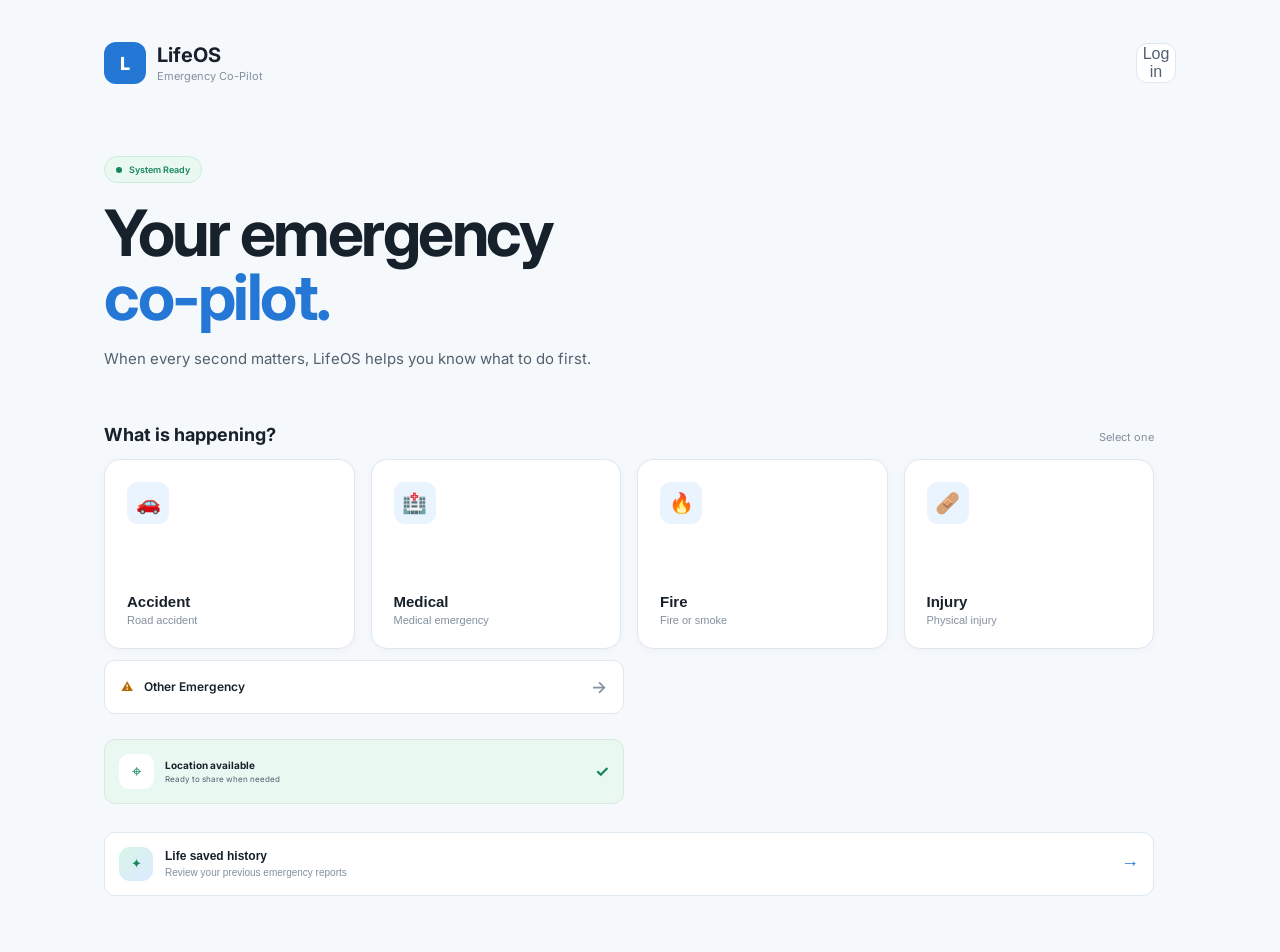
==== index.html @ b5b72b66 "Add files via upload" ====
<!DOCTYPE html>
<html lang="en">
<head>
    <meta charset="UTF-8">
    <meta name="viewport" content="width=device-width, initial-scale=1.0">

    <title>LifeOS — Emergency Co-Pilot</title>

    <!-- Google Font -->
    <link rel="preconnect" href="https://fonts.googleapis.com">
    <link rel="preconnect" href="https://fonts.gstatic.com" crossorigin>
    <link
        href="https://fonts.googleapis.com/css2?family=Inter:wght@400;500;600;700;800&display=swap"
        rel="stylesheet"
    >

    <link rel="stylesheet" href="style.css">
</head>

<body>

    <main class="app">

        <!-- =========================================
             SCREEN 1 — HOME
        ========================================== -->
        <section id="homeScreen" class="screen active">

            <header class="topbar">
                <div class="brand" onclick="goHome()" style="cursor:pointer;" aria-label="Go to dashboard">
                    <div class="brand-icon">L</div>

                    <div>
                        <h1>LifeOS</h1>
                        <span>Emergency Co-Pilot</span>
                    </div>
                </div>

                <div class="topbar-actions">
                    <button id="profileButton" class="icon-button" onclick="openProfile()" aria-label="Medical profile">♥</button>
                    <button id="authActionButton" class="icon-button" onclick="logout()" aria-label="Log out">⇥</button>
                </div>
            </header>


            <div class="home-content">

                <div class="hero">
                    <div class="status-pill" id="systemStatusPill">
                        <span class="status-dot"></span>
                        System Ready
                    </div>

                    <div id="offlineStatus" class="status-pill" style="display:none; margin-top:10px; background:rgba(248,86,86,0.08); color:#fca5a5; border:1px solid rgba(248,86,86,0.25);">
                        <span class="status-dot" style="background:#f87171;"></span>
                        Offline mode
                    </div>

                    <h2>
                        Your emergency<br>
                        <span>co-pilot.</span>
                    </h2>

                    <p>
                        When every second matters,
                        LifeOS helps you know what to do first.
                    </p>
                </div>


                <div class="section-heading">
                    <h3>What is happening?</h3>
                    <span>Select one</span>
                </div>


                <div class="emergency-grid">

                    <button
                        class="emergency-card accident"
                        onclick="selectEmergency('Accident')"
                    >
                        <div class="card-icon">🚗</div>
                        <div>
                            <strong>Accident</strong>
                            <small>Road accident</small>
                        </div>
                    </button>


                    <button
                        class="emergency-card medical"
                        onclick="selectEmergency('Medical Emergency')"
                    >
                        <div class="card-icon">🏥</div>
                        <div>
                            <strong>Medical</strong>
                            <small>Medical emergency</small>
                        </div>
                    </button>


                    <button
                        class="emergency-card fire"
                        onclick="selectEmergency('Fire')"
                    >
                        <div class="card-icon">🔥</div>
                        <div>
                            <strong>Fire</strong>
                            <small>Fire or smoke</small>
                        </div>
                    </button>


                    <button
                        class="emergency-card injury"
                        onclick="selectEmergency('Injury')"
                    >
                        <div class="card-icon">🩹</div>
                        <div>
                            <strong>Injury</strong>
                            <small>Physical injury</small>
                        </div>
                    </button>

                </div>


                <button
                    class="other-emergency"
                    onclick="selectEmergency('Other Emergency')"
                >
                    <span>⚠</span>
                    Other Emergency
                    <span class="arrow">→</span>
                </button>


                <div class="location-status">
                    <div class="location-icon">⌖</div>

                    <div>
                        <strong>Location available</strong>
                        <span>Ready to share when needed</span>
                    </div>

                    <div class="location-check">✓</div>
                </div>

                <button class="history-link" type="button" onclick="openLifeSavedHistory()">
                    <span class="history-link__icon">✦</span>
                    <span>
                        <strong>Life saved history</strong>
                        <small>Review your previous emergency reports</small>
                    </span>
                    <span class="arrow">→</span>
                </button>

            </div>

        </section>

        <section id="historyScreen" class="screen">
            <header class="page-header">
                <button class="back-button" onclick="goHome()">←</button>
                <div>
                    <span class="eyebrow">YOUR RECORD</span>
                    <h2>Life saved history</h2>
                </div>
            </header>

            <div class="history-page-content">
                <div class="history-page-intro">
                    <span class="history-page-icon">✦</span>
                    <div>
                        <h3>Your emergency timeline</h3>
                        <p>Reports saved securely to your LifeOS account.</p>
                    </div>
                </div>

                <div class="section-heading history-page-heading">
                    <h3>Previous reports</h3>
                    <span id="historySummary">Recent</span>
                </div>

                <div id="lifeHistoryList" class="history-list">
                    <div class="history-empty">No saved life events yet.</div>
                </div>
            </div>
        </section>

        <section id="profileScreen" class="screen">
            <header class="page-header">
                <button class="back-button" onclick="goHome()">←</button>
                <div>
                    <span class="eyebrow">YOUR SAFETY FILE</span>
                    <h2>Medical profile</h2>
                </div>
            </header>
            <div class="profile-content">
                <p class="profile-note">This information helps responders understand your needs. Keep it current and do not enter anything you do not want stored.</p>
                <form id="profileForm" onsubmit="saveProfile(event)">
                    <label>Blood type<input name="bloodType" maxlength="20" placeholder="e.g. O+" /></label>
                    <label>Allergies<textarea name="allergies" maxlength="500" placeholder="List allergies or write None"></textarea></label>
                    <label>Medical conditions<textarea name="conditions" maxlength="500" placeholder="Relevant conditions"></textarea></label>
                    <label>Current medications<textarea name="medications" maxlength="500" placeholder="Medication names only"></textarea></label>
                    <label>Emergency contact name<input name="emergencyContactName" maxlength="100" /></label>
                    <label>Emergency contact phone<input name="emergencyContactPhone" maxlength="30" inputmode="tel" /></label>
                    <button class="primary-button" type="submit"><span>Save medical profile</span><span>→</span></button>
                </form>
                <p id="profileStatus" class="profile-status" role="status"></p>
            </div>
        </section>



        <!-- =========================================
             SCREEN 2 — EMERGENCY REPORT
        ========================================== -->
        <section id="reportScreen" class="screen">

            <header class="page-header">

                <button class="back-button" onclick="goHome()">
                    ←
                </button>

                <div>
                    <span class="eyebrow">EMERGENCY REPORT</span>
                    <h2 id="reportTitle">Accident</h2>
                </div>

            </header>


            <div class="report-content">

                <div class="question-block">

                    <span class="step-label">
                        STEP 01
                    </span>

                    <h2>
                        Tell us what<br>
                        <span>happened.</span>
                    </h2>

                    <p>
                        Give LifeOS as much information as you can.
                        Keep it simple.
                    </p>

                </div>


                <div class="input-container">

                    <textarea
                        id="emergencyDescription"
                        placeholder="Example: There has been a bike accident. One person is injured..."
                        maxlength="500"
                    ></textarea>

                    <div class="input-footer">
                        <span id="characterCount">0 / 500</span>

                        <button
                            class="voice-button"
                            onclick="voiceInput()"
                        >
                            🎙 Speak
                        </button>
                    </div>

                </div>


                <div class="or-divider">
                    <span>OR</span>
                </div>


                <button
                    class="photo-upload"
                    onclick="document.getElementById('photoInput').click()"
                >
                    <div class="upload-icon">＋</div>

                    <div>
                        <strong>Add scene photo</strong>
                        <span>Optional — help AI understand the scene</span>
                    </div>

                    <span class="arrow">→</span>
                </button>

                <input
                    type="file"
                    id="photoInput"
                    accept="image/*"
                    hidden
                    onchange="photoSelected()"
                >


                <div class="location-card">

                    <div class="location-big">⌖</div>

                    <div>
                        <span>YOUR LOCATION</span>
                        <strong id="locationStatusText">Location unavailable</strong>
                        <small id="locationCoordinates" style="display:block; margin-top:4px; opacity:0.8;">Tap to detect your current position</small>
                    </div>

                    <button type="button" class="green-dot" onclick="getCurrentLocation(false)" aria-label="Use my current location" style="border:none; cursor:pointer; background: #20c97b; color: white; font-size: 0.9rem; padding: 8px 10px; border-radius: 999px;">Use</button>

                </div>

                <div id="locationMapWrap" style="margin-top: 12px; display:none; border-radius:16px; overflow:hidden; border:1px solid rgba(255,255,255,0.12);">
                    <iframe id="locationMapFrame" title="Current location map" width="100%" height="180" style="border:0; display:none;" loading="lazy" referrerpolicy="no-referrer-when-downgrade"></iframe>
                </div>

                <button
                    class="primary-button"
                    onclick="analyzeEmergency()"
                >
                    <span>Analyze Emergency</span>
                    <span>→</span>
                </button>

            </div>

        </section>



        <!-- =========================================
             SCREEN 3 — AI ANALYSIS
        ========================================== -->
        <section id="analysisScreen" class="screen analysis-screen">

            <button class="flow-back-button" type="button" onclick="cancelAnalysis()" aria-label="Back to emergency report">
                &larr; Back to report
            </button>

            <div class="analysis-center">

                <div class="ai-orb">

                    <div class="orb-ring ring-one"></div>
                    <div class="orb-ring ring-two"></div>

                    <div class="orb-core">
                        AI
                    </div>

                </div>


                <span class="eyebrow">
                    LIFEOS AI
                </span>

                <h2>
                    Understanding<br>
                    the situation.
                </h2>

                <p>
                    LifeOS is assessing the emergency
                    and preparing your next steps.
                </p>


                <div class="analysis-steps">

                    <div class="analysis-step" id="analysisStep1">
                        <span class="step-status">○</span>
                        <span>Understanding situation</span>
                    </div>

                    <div class="analysis-step" id="analysisStep2">
                        <span class="step-status">○</span>
                        <span>Assessing severity</span>
                    </div>

                    <div class="analysis-step" id="analysisStep3">
                        <span class="step-status">○</span>
                        <span>Identifying immediate risks</span>
                    </div>

                    <div class="analysis-step" id="analysisStep4">
                        <span class="step-status">○</span>
                        <span>Preparing action plan</span>
                    </div>

                </div>


                <div class="analyzing-text">
                    <span class="loading-dot"></span>
                    ANALYZING...
                </div>

            </div>

        </section>



        <!-- =========================================
             SCREEN 4 — PRIORITY RESULT
        ========================================== -->
        <section id="priorityScreen" class="screen priority-screen">

            <header class="priority-header">

                <button class="flow-back-button" type="button" onclick="goHome()">
                    &larr; Back to home
                </button>

                <div class="emergency-indicator">
                    <span class="pulse-dot"></span>
                    ACTIVE EMERGENCY
                </div>

                <div class="priority-menu">•••</div>

            </header>


            <div class="priority-content">

                <div class="priority-badge">
                    🚨 HIGH PRIORITY
                </div>


                <span class="priority-type" id="priorityType">
                    ROAD ACCIDENT
                </span>


                <div class="priority-heading">

                    <span>DO THIS</span>

                    <h1>
                        FIRST.
                    </h1>

                </div>


                <div class="main-action-card">

                    <div class="action-number">
                        01
                    </div>

                    <div class="action-content">

                        <span class="action-label">
                            IMMEDIATE ACTION
                        </span>

                        <h2 id="mainAction">
                            Call emergency services
                        </h2>

                        <p id="actionDescription">
                            Get professional emergency assistance
                            as quickly as possible.
                        </p>

                    </div>

                </div>


                <button
                    class="call-button"
                    onclick="callEmergency()"
                >
                    <span class="call-icon">☎</span>

                    <span>
                        <small>EMERGENCY SERVICES</small>
                        CALL NOW
                    </span>

                    <span>→</span>
                </button>


                <div class="next-action">

                    <div class="next-number">
                        02
                    </div>

                    <div>
                        <span>NEXT ACTION</span>

                        <strong id="nextAction">
                            Check whether the person is breathing.
                        </strong>
                    </div>

                    <span class="next-arrow">→</span>

                </div>


                <div class="priority-footer">

                    <div>
                        <span class="footer-dot blue"></span>
                        Location detected
                    </div>

                    <div>
                        <span class="footer-dot green"></span>
                        LifeOS ready
                    </div>

                </div>

            </div>

        </section>

    </main>


    <script src="app.js"></script>

</body>
</html>
---- style.css ----
* {
    margin: 0;
    padding: 0;
    box-sizing: border-box;
}

:root {
    --bg: #f6f9fc;
    --surface: #ffffff;
    --surface-soft: #f1f6fa;

    --border: #dfe8ef;
    --border-light: #e9eff4;

    --text: #17212b;
    --text-secondary: #52616f;
    --muted: #82909d;

    --blue: #2477d4;
    --blue-dark: #165da9;
    --blue-soft: #eaf4ff;

    --red: #d9363e;
    --red-soft: #fff0f1;

    --green: #16865b;
    --green-soft: #eaf8f2;

    --amber: #b76b00;
    --amber-soft: #fff7e8;

    --radius: 16px;
    --radius-small: 11px;
}

html,
body {
    width: 100%;
    min-height: 100%;
}

body {
    font-family: "Inter", sans-serif;
    background: #e9eef3;
    color: var(--text);
}


/* =========================================
   APP
========================================= */

.app {
    width: 100%;
    max-width: 520px;
    min-height: 100vh;
    margin: auto;

    background: var(--bg);

    overflow: hidden;
    position: relative;
}


/* =========================================
   SCREEN SYSTEM
========================================= */

.screen {
    display: none;

    min-height: 100vh;

    padding: 24px;
}

.screen.active {
    display: block;
}

.auth-screen {
    padding: 0;
    background: #101b2d;
    color: #f5f8fc;
}

.auth-shell {
    display: grid;
    grid-template-rows: 0.9fr 1.1fr;
    min-height: 100vh;
    width: 100%;
    overflow: hidden;
}

.auth-visual {
    position: relative;
    display: flex;
    flex-direction: column;
    align-items: flex-start;
    justify-content: flex-end;
    padding: 34px 28px;
    overflow: hidden;
    background: radial-gradient(circle at 85% 10%, #28466e 0, transparent 38%), #101b2d;
}

.auth-visual::after {
    position: absolute;
    top: -90px;
    right: -70px;
    width: 230px;
    height: 230px;
    border: 1px solid rgba(109, 220, 255, 0.22);
    border-radius: 50%;
    box-shadow: 0 0 0 28px rgba(109, 220, 255, 0.04), 0 0 0 56px rgba(109, 220, 255, 0.03);
    content: "";
}

.auth-mark {
    position: absolute;
    top: 28px;
    left: 28px;
    display: grid;
    width: 38px;
    height: 38px;
    place-items: center;
    border: 1px solid rgba(255, 255, 255, 0.25);
    border-radius: 12px;
    color: #6ddcff;
    font-size: 17px;
    font-weight: 800;
}

.auth-kicker,
.auth-form-label {
    color: #6ddcff;
    font-size: 9px;
    font-weight: 800;
    letter-spacing: 0.16em;
}

.auth-visual h1 {
    position: relative;
    z-index: 1;
    margin: 11px 0 12px;
    font-size: 33px;
    line-height: 1.05;
    letter-spacing: -0.04em;
}

.auth-visual h1 em {
    color: #ffbf69;
    font-style: normal;
}

.auth-visual > p {
    position: relative;
    z-index: 1;
    max-width: 340px;
    color: #aabbd0;
    font-size: 12px;
    line-height: 1.55;
}

.auth-trust {
    position: relative;
    z-index: 1;
    margin-top: 10px;
    color: #dce7f2;
    font-size: 10px;
}

.auth-trust span {
    display: inline-grid;
    width: 17px;
    height: 17px;
    margin-right: 5px;
    place-items: center;
    border-radius: 50%;
    background: #1d8e76;
    color: white;
    font-size: 10px;
}

.auth-card {
    width: 100%;
    padding: 32px 28px;
    border-radius: 28px 28px 0 0;
    background: #f8fafc;
    color: var(--text);
}

.auth-form-heading {
    margin-bottom: 26px;
}

.auth-form-heading h2 {
    margin: 9px 0 7px;
    font-size: 27px;
    letter-spacing: -0.03em;
}

.auth-form-heading p {
    color: var(--text-secondary);
    line-height: 1.5;
    font-size: 13px;
}

#authForm {
    display: grid;
    gap: 15px;
    margin-top: 26px;
}

#authForm label {
    display: grid;
    gap: 7px;
    color: var(--text-secondary);
    font-size: 12px;
    font-weight: 600;
}

#authForm input {
    width: 100%;
    padding: 13px 14px;
    border: 1px solid var(--border);
    border-radius: 11px;
    outline: none;
    color: var(--text);
    background: var(--surface-soft);
    font: inherit;
}

#authForm input:focus {
    border-color: var(--blue);
    background: var(--surface);
}

.auth-submit {
    width: 100%;
    margin-top: 6px;
}

.auth-error {
    min-height: 20px;
    margin-top: 14px;
    color: var(--red) !important;
    font-size: 12px !important;
}

.auth-toggle {
    display: block;
    margin: 3px auto 0;
    border: 0;
    background: transparent;
    color: var(--blue-dark);
    cursor: pointer;
    font: inherit;
    font-size: 12px;
}

.profile-content {
    padding-top: 34px;
}

.profile-note {
    margin-bottom: 22px;
    color: var(--text-secondary);
    font-size: 13px;
    line-height: 1.55;
}

#profileForm {
    display: grid;
    gap: 15px;
}

#profileForm label {
    display: grid;
    gap: 7px;
    color: var(--text-secondary);
    font-size: 12px;
    font-weight: 600;
}

#profileForm input,
#profileForm textarea {
    width: 100%;
    min-height: 44px;
    padding: 12px 13px;
    border: 1px solid var(--border);
    border-radius: 11px;
    resize: vertical;
    outline: none;
    background: var(--surface);
    color: var(--text);
    font: inherit;
}

#profileForm textarea {
    min-height: 76px;
}

#profileForm input:focus,
#profileForm textarea:focus {
    border-color: var(--blue);
}

.profile-status {
    min-height: 20px;
    margin-top: 13px;
    color: var(--green);
    font-size: 12px;
}

@media (min-width: 700px) {
    .auth-shell {
        grid-template-columns: 1fr 1fr;
        grid-template-rows: 1fr;
    }

    .auth-visual {
        justify-content: center;
        padding: 48px;
    }

    .auth-mark {
        top: 48px;
        left: 48px;
    }

    .auth-card {
        display: flex;
        flex-direction: column;
        justify-content: center;
        padding: 56px;
        border-radius: 0;
    }
}


/* =========================================
   TOP BAR
========================================= */

.topbar {
    display: flex;
    align-items: center;
    justify-content: space-between;
}

.topbar-actions {
    display: flex;
    gap: 8px;
}

.brand {
    display: flex;
    align-items: center;
    gap: 11px;
}

.brand-icon {
    width: 42px;
    height: 42px;

    display: flex;
    align-items: center;
    justify-content: center;

    background: var(--blue);
    color: white;

    border-radius: 12px;

    font-size: 18px;
    font-weight: 800;
}

.brand h1 {
    font-size: 17px;
    font-weight: 700;
}

.brand span {
    display: block;

    margin-top: 2px;

    color: var(--muted);

    font-size: 9px;
}

.icon-button {
    width: 40px;
    height: 40px;

    border: 1px solid var(--border);
    border-radius: 11px;

    background: var(--surface);

    color: var(--text-secondary);

    cursor: pointer;

    font-size: 16px;
}


/* =========================================
   HOME
========================================= */

.home-content {
    padding-top: 55px;
}

.status-pill {
    display: inline-flex;
    align-items: center;
    gap: 7px;

    padding: 7px 11px;

    border: 1px solid #ccebdd;
    border-radius: 30px;

    background: var(--green-soft);

    color: var(--green);

    font-size: 9px;
    font-weight: 600;
}

.status-dot {
    width: 6px;
    height: 6px;

    border-radius: 50%;

    background: var(--green);
}

.hero {
    margin-bottom: 46px;
}

.hero h2 {
    margin-top: 18px;

    color: var(--text);

    font-size: clamp(40px, 10vw, 55px);
    line-height: 1;

    letter-spacing: -2.5px;
}

.hero h2 span {
    color: var(--blue);
}

.hero p {
    max-width: 390px;

    margin-top: 18px;

    color: var(--text-secondary);

    font-size: 13px;
    line-height: 1.65;
}


/* =========================================
   SECTION HEADING
========================================= */

.section-heading {
    display: flex;
    align-items: baseline;
    justify-content: space-between;

    margin-bottom: 14px;
}

.section-heading h3 {
    font-size: 15px;
}

.section-heading span {
    color: var(--muted);

    font-size: 9px;
}


/* =========================================
   EMERGENCY CARDS
========================================= */

.emergency-grid {
    display: grid;

    grid-template-columns: 1fr 1fr;

    gap: 11px;
}

.emergency-card {
    min-height: 135px;

    display: flex;
    flex-direction: column;
    justify-content: space-between;
    align-items: flex-start;

    padding: 17px;

    border: 1px solid var(--border);
    border-radius: var(--radius);

    background: var(--surface);

    color: var(--text);

    text-align: left;

    cursor: pointer;

    box-shadow: 0 2px 7px rgba(32, 60, 80, 0.04);

    transition:
        border-color 0.2s ease,
        transform 0.2s ease;
}

.emergency-card:hover {
    transform: translateY(-2px);

    border-color: #b8d2e8;
}

.emergency-card:active {
    transform: scale(0.98);
}

.card-icon {
    width: 42px;
    height: 42px;

    display: flex;
    align-items: center;
    justify-content: center;

    border-radius: 11px;

    background: var(--blue-soft);

    font-size: 20px;
}

.emergency-card strong {
    display: block;

    font-size: 13px;
    font-weight: 700;
}

.emergency-card small {
    display: block;

    margin-top: 4px;

    color: var(--muted);

    font-size: 9px;
}


/* =========================================
   HISTORY LIST
========================================= */

.history-block {
    margin-top: 28px;
    padding-top: 16px;

    border-top: 1px solid var(--border);
}

.history-link {
    width: 100%;

    display: flex;
    align-items: center;
    gap: 12px;

    margin-top: 28px;
    padding: 14px;

    border: 1px solid var(--border);
    border-radius: var(--radius-small);

    background: var(--surface);
    color: var(--text);

    text-align: left;
    cursor: pointer;
}

.history-link:hover {
    border-color: #b8d2e8;
}

.history-link__icon,
.history-page-icon {
    display: flex;
    align-items: center;
    justify-content: center;

    flex: 0 0 auto;
    width: 34px;
    height: 34px;

    border-radius: 11px;

    background: linear-gradient(135deg, rgba(32, 201, 123, 0.18), rgba(64, 132, 255, 0.18));
    color: var(--green);
}

.history-link strong,
.history-link small {
    display: block;
}

.history-link strong {
    font-size: 12px;
}

.history-link small {
    margin-top: 4px;
    color: var(--muted);
    font-size: 10px;
}

.history-link .arrow {
    margin-left: auto;
    color: var(--blue);
    font-size: 18px;
}

.history-page-content {
    padding: 4px 22px 32px;
}

.history-page-intro {
    display: flex;
    align-items: center;
    gap: 12px;
    margin: 16px 0 28px;
}

.history-page-icon {
    width: 44px;
    height: 44px;
    font-size: 18px;
}

.history-page-intro h3 {
    font-size: 16px;
}

.history-page-intro p {
    margin-top: 5px;
    color: var(--text-secondary);
    font-size: 11px;
    line-height: 1.5;
}

.history-page-heading {
    margin-bottom: 12px;
}

.history-list {
    display: flex;
    flex-direction: column;
    gap: 10px;

    margin-top: 12px;
}

.history-item {
    display: flex;
    align-items: flex-start;
    gap: 12px;

    padding: 12px 14px;

    border: 1px solid var(--border);
    border-radius: 14px;

    background: rgba(138, 180, 255, 0.04);
}

.history-item__icon {
    display: flex;
    align-items: center;
    justify-content: center;

    width: 30px;
    height: 30px;

    border-radius: 10px;

    background: linear-gradient(135deg, rgba(32, 201, 123, 0.18), rgba(64, 132, 255, 0.18));

    color: var(--green);

    font-size: 14px;
}

.history-item__content {
    flex: 1;
}

.history-item__topline {
    display: flex;
    align-items: center;
    justify-content: space-between;
    gap: 8px;

    margin-bottom: 4px;
}

.history-item__topline strong {
    font-size: 13px;
    font-weight: 700;
}

.history-item__topline span {
    color: var(--green);

    font-size: 9px;
    font-weight: 700;
    letter-spacing: 0.06em;
    text-transform: uppercase;
}

.history-item small {
    display: block;

    color: var(--muted);

    font-size: 10px;
}

.history-item p {
    margin-top: 5px;

    color: var(--text-secondary);

    font-size: 11px;
    line-height: 1.45;
}

.history-empty {
    padding: 16px 12px;

    border: 1px dashed rgba(146, 169, 196, 0.7);
    border-radius: 14px;

    background: rgba(148, 163, 184, 0.05);

    color: var(--muted);

    font-size: 12px;
    text-align: center;
}


/* =========================================
   OTHER EMERGENCY
========================================= */

.other-emergency {
    width: 100%;

    display: flex;
    align-items: center;
    gap: 11px;

    margin-top: 11px;
    padding: 16px;

    border: 1px solid var(--border);
    border-radius: var(--radius-small);

    background: var(--surface);

    color: var(--text);

    font-family: inherit;
    font-size: 12px;
    font-weight: 600;

    cursor: pointer;
}

.other-emergency > span:first-child {
    color: var(--amber);
}

.other-emergency .arrow {
    margin-left: auto;

    color: var(--muted);

    font-size: 17px;
}


/* =========================================
   LOCATION STATUS
========================================= */

.location-status {
    display: flex;
    align-items: center;
    gap: 11px;

    margin-top: 25px;
    padding: 14px;

    border: 1px solid #d9e8e1;
    border-radius: var(--radius-small);

    background: var(--green-soft);
}

.location-icon {
    width: 35px;
    height: 35px;

    display: flex;
    align-items: center;
    justify-content: center;

    border-radius: 10px;

    background: white;

    color: var(--green);

    font-size: 17px;
}

.location-status strong {
    display: block;

    font-size: 10px;
}

.location-status span {
    display: block;

    margin-top: 3px;

    color: var(--text-secondary);

    font-size: 8px;
}

.location-check {
    margin-left: auto;

    color: var(--green);

    font-weight: 700;
}


/* =========================================
   PAGE HEADER
========================================= */

.page-header {
    display: flex;
    align-items: center;
    gap: 13px;
}

.back-button {
    width: 40px;
    height: 40px;

    border: 1px solid var(--border);
    border-radius: 11px;

    background: var(--surface);

    color: var(--text);

    cursor: pointer;

    font-size: 17px;
}

.flow-back-button {
    display: inline-flex;
    align-items: center;
    min-height: 40px;
    padding: 0 13px;

    border: 1px solid var(--border);
    border-radius: 11px;
    background: var(--surface);
    color: var(--text-secondary);

    font-family: inherit;
    font-size: 11px;
    font-weight: 700;
    cursor: pointer;
}

.flow-back-button:hover {
    border-color: #b8d2e8;
    color: var(--blue-dark);
}

.eyebrow {
    display: block;

    color: var(--muted);

    font-size: 8px;
    font-weight: 700;

    letter-spacing: 1.4px;
}

.page-header h2 {
    margin-top: 3px;

    font-size: 16px;
}


/* =========================================
   REPORT
========================================= */

.report-content {
    padding-top: 48px;
}

.step-label {
    color: var(--blue);

    font-size: 8px;
    font-weight: 700;

    letter-spacing: 1.5px;
}

.question-block h2 {
    margin-top: 13px;

    font-size: 36px;
    line-height: 1;

    letter-spacing: -1.5px;
}

.question-block h2 span {
    color: var(--blue);
}

.question-block p {
    max-width: 380px;

    margin-top: 15px;

    color: var(--text-secondary);

    font-size: 11px;
    line-height: 1.6;
}


/* =========================================
   TEXT INPUT
========================================= */

.input-container {
    margin-top: 27px;

    border: 1px solid var(--border);
    border-radius: var(--radius);

    background: var(--surface);

    overflow: hidden;

    box-shadow: 0 2px 8px rgba(32, 60, 80, 0.03);
}

textarea {
    width: 100%;
    min-height: 145px;

    padding: 17px;

    border: none;
    outline: none;

    resize: none;

    background: transparent;

    color: var(--text);

    font-family: inherit;
    font-size: 12px;

    line-height: 1.6;
}

textarea::placeholder {
    color: #a1adb8;
}

.input-footer {
    display: flex;
    align-items: center;
    justify-content: space-between;

    padding: 9px 12px;

    border-top: 1px solid var(--border-light);

    color: var(--muted);

    font-size: 8px;
}

.voice-button {
    padding: 7px 10px;

    border: 1px solid var(--border);
    border-radius: 8px;

    background: var(--surface-soft);

    color: var(--blue);

    cursor: pointer;

    font-family: inherit;
    font-size: 9px;
    font-weight: 600;
}


/* =========================================
   DIVIDER
========================================= */

.or-divider {
    display: flex;
    align-items: center;
    gap: 12px;

    margin: 21px 0;

    color: var(--muted);

    font-size: 8px;
}

.or-divider::before,
.or-divider::after {
    content: "";

    flex: 1;

    height: 1px;

    background: var(--border);
}


/* =========================================
   PHOTO UPLOAD
========================================= */

.photo-upload {
    width: 100%;

    display: flex;
    align-items: center;
    gap: 11px;

    padding: 14px;

    border: 1px dashed #cbd8e2;
    border-radius: var(--radius-small);

    background: var(--surface);

    color: var(--text);

    text-align: left;

    cursor: pointer;
}

.upload-icon {
    width: 37px;
    height: 37px;

    display: flex;
    align-items: center;
    justify-content: center;

    border-radius: 10px;

    background: var(--blue-soft);

    color: var(--blue);

    font-size: 18px;
}

.photo-upload strong {
    display: block;

    font-size: 10px;
}

.photo-upload span {
    display: block;

    margin-top: 3px;

    color: var(--muted);

    font-size: 8px;
}

.photo-upload .arrow {
    margin-left: auto;

    color: var(--muted);

    font-size: 16px;
}


/* =========================================
   LOCATION CARD
========================================= */

.location-card {
    display: flex;
    align-items: center;
    gap: 11px;

    margin-top: 13px;
    padding: 13px;

    border: 1px solid #d9e8e1;
    border-radius: var(--radius-small);

    background: var(--green-soft);
}

.location-big {
    width: 37px;
    height: 37px;

    display: flex;
    align-items: center;
    justify-content: center;

    border-radius: 10px;

    background: white;

    color: var(--green);
}

.location-card span {
    display: block;

    color: var(--muted);

    font-size: 7px;

    letter-spacing: 1px;
}

.location-card strong {
    display: block;

    margin-top: 4px;

    font-size: 10px;
}

.green-dot {
    width: 7px;
    height: 7px;

    margin-left: auto;

    border-radius: 50%;

    background: var(--green);
}


/* =========================================
   PRIMARY BUTTON
========================================= */

.primary-button {
    width: 100%;

    display: flex;
    align-items: center;
    justify-content: space-between;

    margin-top: 16px;
    padding: 17px 18px;

    border: none;
    border-radius: var(--radius-small);

    background: var(--blue);

    color: white;

    font-family: inherit;
    font-size: 11px;
    font-weight: 700;

    cursor: pointer;

    box-shadow: 0 6px 18px rgba(36, 119, 212, 0.16);

    transition: background 0.2s ease;
}

.primary-button:hover {
    background: var(--blue-dark);
}


/* =========================================
   AI ANALYSIS
========================================= */

.analysis-screen {
    display: none;

    align-items: center;
    justify-content: center;

    background: var(--bg);

    text-align: center;
}

.analysis-screen.active {
    display: flex;
}

.analysis-screen .flow-back-button {
    position: absolute;
    top: 24px;
    left: 24px;
}

.analysis-center {
    width: 100%;

    padding-top: 30px;
}

.ai-orb {
    width: 115px;
    height: 115px;

    position: relative;

    margin: 0 auto 45px;
}

.orb-core {
    position: absolute;

    top: 50%;
    left: 50%;

    transform: translate(-50%, -50%);

    width: 68px;
    height: 68px;

    display: flex;
    align-items: center;
    justify-content: center;

    border-radius: 50%;

    background: var(--blue);

    color: white;

    font-size: 14px;
    font-weight: 800;

    box-shadow: 0 8px 25px rgba(36, 119, 212, 0.25);
}

.orb-ring {
    position: absolute;

    top: 50%;
    left: 50%;

    border: 1px solid #b9d7f4;

    border-radius: 50%;

    transform: translate(-50%, -50%);
}

.ring-one {
    width: 100px;
    height: 100px;

    animation: pulse 2s infinite;
}

.ring-two {
    width: 140px;
    height: 140px;

    animation: pulse 2s infinite 0.5s;
}

@keyframes pulse {
    0%,
    100% {
        opacity: 0.3;

        transform:
            translate(-50%, -50%)
            scale(0.95);
    }

    50% {
        opacity: 1;

        transform:
            translate(-50%, -50%)
            scale(1.04);
    }
}

.analysis-center h2 {
    margin-top: 14px;

    font-size: 29px;
    line-height: 1.08;

    letter-spacing: -1px;
}

.analysis-center p {
    max-width: 290px;

    margin: 14px auto 32px;

    color: var(--text-secondary);

    font-size: 11px;
    line-height: 1.6;
}


/* =========================================
   ANALYSIS STEPS
========================================= */

.analysis-steps {
    max-width: 300px;

    margin: auto;

    text-align: left;
}

.analysis-step {
    display: flex;
    align-items: center;
    gap: 11px;

    padding: 9px 0;

    color: #a0abb5;

    font-size: 10px;

    transition: color 0.3s ease;
}

.analysis-step.completed {
    color: var(--text);
}

.analysis-step.completed .step-status {
    color: var(--green);
}

.step-status {
    width: 18px;

    color: #bdc6ce;

    font-size: 14px;
}

.analyzing-text {
    display: flex;
    align-items: center;
    justify-content: center;
    gap: 7px;

    margin-top: 22px;

    color: var(--blue);

    font-size: 8px;
    font-weight: 700;

    letter-spacing: 1.4px;
}

.loading-dot {
    width: 6px;
    height: 6px;

    border-radius: 50%;

    background: var(--blue);

    animation: blink 1s infinite;
}

@keyframes blink {
    50% {
        opacity: 0.25;
    }
}


/* =========================================
   PRIORITY SCREEN
========================================= */

.priority-screen {
    background:
        linear-gradient(
            180deg,
            #fff7f7 0%,
            var(--bg) 32%
        );
}

.priority-header {
    display: flex;
    align-items: center;
    justify-content: space-between;
}

.emergency-indicator {
    display: flex;
    align-items: center;
    gap: 7px;

    color: var(--red);

    font-size: 8px;
    font-weight: 800;

    letter-spacing: 1.2px;
}

.pulse-dot {
    width: 7px;
    height: 7px;

    border-radius: 50%;

    background: var(--red);
}

.priority-menu {
    color: var(--muted);

    letter-spacing: 3px;
}

.priority-content {
    padding-top: 52px;
}

.priority-badge {
    display: inline-block;

    padding: 7px 10px;

    border: 1px solid #f3c7ca;
    border-radius: 7px;

    background: var(--red-soft);

    color: var(--red);

    font-size: 8px;
    font-weight: 800;

    letter-spacing: 0.8px;
}

.priority-type {
    display: block;

    margin-top: 17px;

    color: var(--text-secondary);

    font-size: 9px;
    font-weight: 700;

    letter-spacing: 1.7px;
}

.priority-heading {
    margin-top: 10px;
}

.priority-heading span {
    display: block;

    color: var(--text);

    font-size: 25px;
    font-weight: 500;
}

.priority-heading h1 {
    margin-top: -4px;

    color: var(--red);

    font-size: 65px;
    line-height: 0.9;

    letter-spacing: -3px;
}


/* =========================================
   MAIN ACTION
========================================= */

.main-action-card {
    display: flex;
    gap: 14px;

    margin-top: 34px;
    padding: 19px;

    border: 1px solid #f1d2d4;
    border-radius: var(--radius);

    background: white;

    box-shadow:
        0 4px 15px rgba(100, 30, 35, 0.05);
}

.action-number {
    color: var(--red);

    font-size: 10px;
    font-weight: 800;
}

.action-content {
    flex: 1;
}

.action-label {
    color: var(--muted);

    font-size: 7px;
    font-weight: 700;

    letter-spacing: 1.2px;
}

.action-content h2 {
    margin-top: 8px;

    font-size: 20px;
    line-height: 1.15;
}

.action-content p {
    margin-top: 8px;

    color: var(--text-secondary);

    font-size: 9px;
    line-height: 1.5;
}


/* =========================================
   CALL BUTTON
========================================= */

.call-button {
    width: 100%;

    display: flex;
    align-items: center;
    gap: 11px;

    margin-top: 11px;
    padding: 15px;

    border: none;
    border-radius: var(--radius-small);

    background: var(--red);

    color: white;

    font-family: inherit;

    cursor: pointer;

    text-align: left;

    box-shadow:
        0 7px 20px rgba(217, 54, 62, 0.17);
}

.call-button .call-icon {
    width: 39px;
    height: 39px;

    display: flex;
    align-items: center;
    justify-content: center;

    border-radius: 10px;

    background: rgba(255, 255, 255, 0.16);

    font-size: 16px;
}

.call-button span:nth-child(2) {
    flex: 1;

    font-size: 12px;
    font-weight: 800;
}

.call-button small {
    display: block;

    margin-bottom: 3px;

    font-size: 7px;
    letter-spacing: 1px;

    opacity: 0.8;
}


/* =========================================
   NEXT ACTION
========================================= */

.next-action {
    display: flex;
    align-items: center;
    gap: 13px;

    margin-top: 17px;
    padding: 15px;

    border: 1px solid var(--border);
    border-radius: var(--radius-small);

    background: white;
}

.next-number {
    color: var(--muted);

    font-size: 9px;
    font-weight: 800;
}

.next-action div:nth-child(2) {
    flex: 1;
}

.next-action span {
    display: block;

    color: var(--muted);

    font-size: 7px;
    font-weight: 700;

    letter-spacing: 1px;
}

.next-action strong {
    display: block;

    margin-top: 5px;

    font-size: 9px;
    line-height: 1.4;
}

.next-arrow {
    color: var(--muted);
}


/* =========================================
   FOOTER
========================================= */

.priority-footer {
    display: flex;
    gap: 17px;

    margin-top: 26px;

    color: var(--text-secondary);

    font-size: 8px;
}

.priority-footer div {
    display: flex;
    align-items: center;
    gap: 6px;
}

.footer-dot {
    width: 5px;
    height: 5px;

    border-radius: 50%;
}

.footer-dot.blue {
    background: var(--blue);
}

.footer-dot.green {
    background: var(--green);
}


/* =========================================
   MOBILE
========================================= */

@media (max-width: 380px) {

    .screen {
        padding: 18px;
    }

    .home-content {
        padding-top: 42px;
    }

    .hero h2 {
        font-size: 39px;
    }

    .question-block h2 {
        font-size: 33px;
    }

    .priority-heading h1 {
        font-size: 58px;
    }
}


/* =========================================
   DESKTOP
   Keep the compact experience on phones, but use the available
   space for a dashboard-style layout on larger screens.
========================================= */

@media (min-width: 700px) {

    body {
        min-height: 100vh;
        background:
            radial-gradient(circle at top left, #f4f9ff 0, transparent 35%),
            #e9eef3;
    }

    .app {
        width: min(100%, 1280px);
        max-width: none;
        min-height: 100vh;
        margin: 0 auto;
        overflow: visible;
        background: var(--bg);
        box-shadow: 0 18px 55px rgba(40, 60, 80, 0.10);
    }

    .screen {
        width: min(100%, 1180px);
        min-height: 100vh;
        margin: 0 auto;
        padding: 42px 54px 56px;
    }

    .brand h1 {
        font-size: 20px;
    }

    .brand span {
        font-size: 11px;
    }

    /* Home */
    .home-content {
        max-width: 1050px;
        padding-top: 72px;
    }

    .hero {
        margin-bottom: 52px;
    }

    .hero h2 {
        font-size: clamp(54px, 5vw, 76px);
    }

    .hero p {
        max-width: 500px;
        font-size: 15px;
    }

    .section-heading h3 {
        font-size: 18px;
    }

    .section-heading span {
        font-size: 11px;
    }

    .emergency-grid {
        grid-template-columns: repeat(4, minmax(0, 1fr));
        gap: 16px;
    }

    .emergency-card {
        min-height: 190px;
        padding: 22px;
    }

    .emergency-card strong {
        font-size: 15px;
    }

    .emergency-card small {
        font-size: 11px;
    }

    .other-emergency,
    .location-status {
        max-width: 520px;
    }

    /* Report */
    .report-content {
        display: grid;
        grid-template-columns: minmax(260px, 0.85fr) minmax(400px, 1.15fr);
        column-gap: 72px;
        align-items: start;
        max-width: 1050px;
        padding-top: 72px;
    }

    .question-block {
        grid-row: span 5;
    }

    .question-block h2 {
        font-size: 50px;
    }

    .question-block p {
        font-size: 13px;
    }

    .input-container {
        margin-top: 0;
    }

    textarea {
        min-height: 200px;
        font-size: 14px;
    }

    .or-divider {
        margin: 18px 0;
    }

    .primary-button {
        margin-top: 18px;
    }

    /* Analysis and priority results */
    .analysis-center {
        max-width: 620px;
        padding-top: 0;
    }

    .analysis-screen .flow-back-button {
        top: 42px;
        left: 54px;
    }

    .analysis-center h2 {
        font-size: 42px;
    }

    .analysis-center p {
        max-width: 420px;
        font-size: 13px;
    }

    .analysis-steps {
        max-width: 390px;
    }

    .priority-content {
        max-width: 760px;
        padding-top: 72px;
    }

    .priority-heading h1 {
        font-size: 94px;
    }

    .priority-heading span {
        font-size: 34px;
    }

    .main-action-card {
        margin-top: 42px;
        padding: 26px;
    }

    .action-content h2 {
        font-size: 26px;
    }
}

@media (min-width: 1281px) {

    .app {
        min-height: calc(100vh - 48px);
        margin: 24px auto;
        border: 1px solid var(--border);
        border-radius: 28px;
        overflow: hidden;
    }

    .screen {
        min-height: calc(100vh - 48px);
    }
}
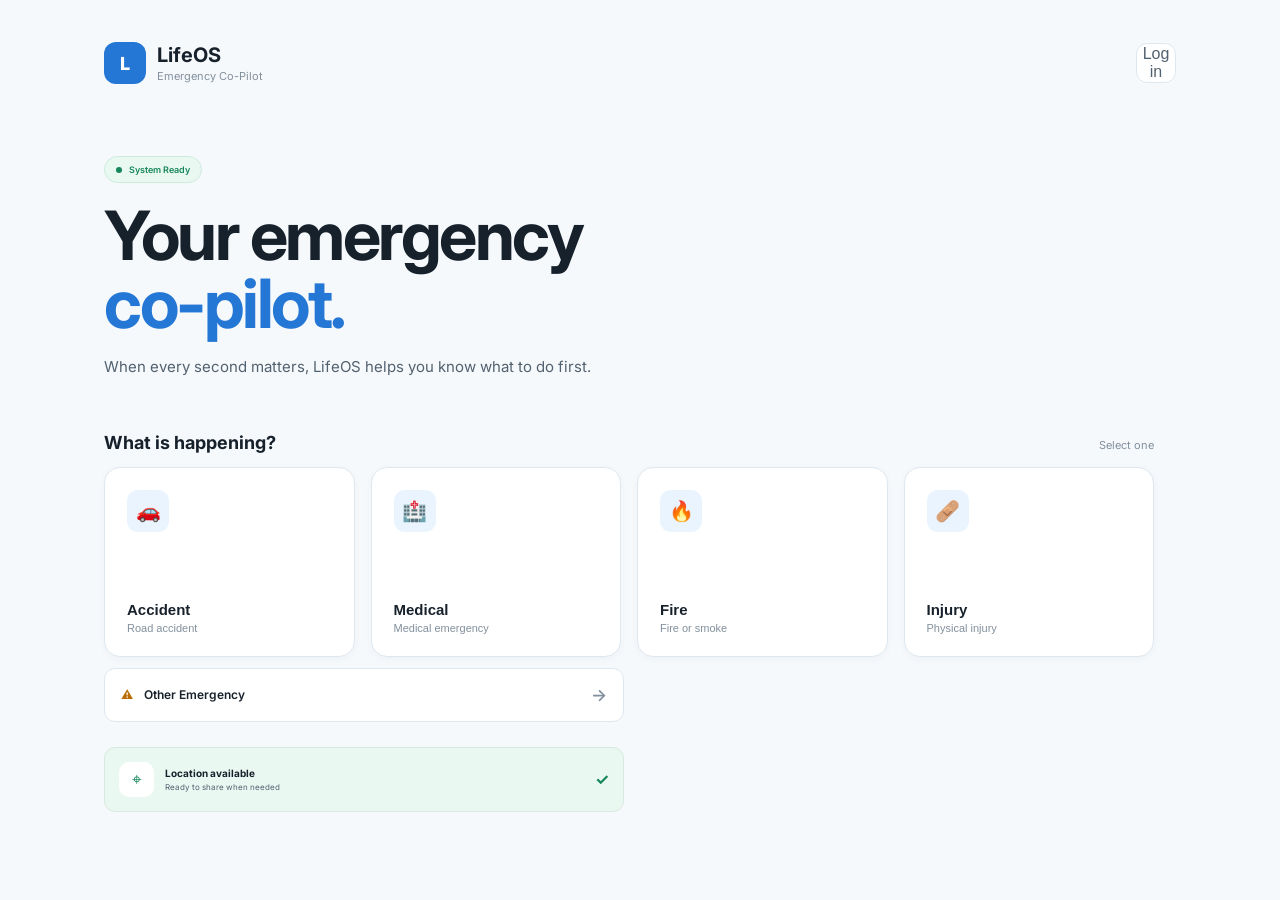
==== commit 008f0b13: "Update index.html" ====
--- a/index.html
+++ b/index.html
@@ -15,7 +15,7 @@
         rel="stylesheet"
     >
 
-    <link rel="stylesheet" href="style.css">
+    <link rel="stylesheet" href="style.css?v=responsive-20260915-v2">
 </head>
 
 <body>
@@ -38,8 +38,25 @@
                 </div>
 
                 <div class="topbar-actions">
-                    <button id="profileButton" class="icon-button" onclick="openProfile()" aria-label="Medical profile">♥</button>
-                    <button id="authActionButton" class="icon-button" onclick="logout()" aria-label="Log out">⇥</button>
+                    <div id="accountMenu" class="account-menu">
+                        <button
+                            id="accountMenuButton"
+                            class="icon-button"
+                            type="button"
+                            onclick="toggleAccountMenu(event)"
+                            aria-label="Open account menu"
+                            aria-expanded="false"
+                        >
+                            ☰
+                        </button>
+
+                        <div id="accountMenuPanel" class="account-menu__panel" hidden>
+                            <button id="logoutMenuButton" class="account-menu__item account-menu__item--danger" type="button" onclick="logout()">
+                                <span aria-hidden="true">⇥</span>
+                                Log out
+                            </button>
+                        </div>
+                    </div>
                 </div>
             </header>
 
@@ -148,46 +165,8 @@
                     <div class="location-check">✓</div>
                 </div>
 
-                <button class="history-link" type="button" onclick="openLifeSavedHistory()">
-                    <span class="history-link__icon">✦</span>
-                    <span>
-                        <strong>Life saved history</strong>
-                        <small>Review your previous emergency reports</small>
-                    </span>
-                    <span class="arrow">→</span>
-                </button>
-
             </div>
 
-        </section>
-
-        <section id="historyScreen" class="screen">
-            <header class="page-header">
-                <button class="back-button" onclick="goHome()">←</button>
-                <div>
-                    <span class="eyebrow">YOUR RECORD</span>
-                    <h2>Life saved history</h2>
-                </div>
-            </header>
-
-            <div class="history-page-content">
-                <div class="history-page-intro">
-                    <span class="history-page-icon">✦</span>
-                    <div>
-                        <h3>Your emergency timeline</h3>
-                        <p>Reports saved securely to your LifeOS account.</p>
-                    </div>
-                </div>
-
-                <div class="section-heading history-page-heading">
-                    <h3>Previous reports</h3>
-                    <span id="historySummary">Recent</span>
-                </div>
-
-                <div id="lifeHistoryList" class="history-list">
-                    <div class="history-empty">No saved life events yet.</div>
-                </div>
-            </div>
         </section>
 
         <section id="profileScreen" class="screen">
@@ -201,12 +180,12 @@
             <div class="profile-content">
                 <p class="profile-note">This information helps responders understand your needs. Keep it current and do not enter anything you do not want stored.</p>
                 <form id="profileForm" onsubmit="saveProfile(event)">
-                    <label>Blood type<input name="bloodType" maxlength="20" placeholder="e.g. O+" /></label>
+                    <label>Blood type<input name="blood_group" maxlength="20" placeholder="e.g. O+" /></label>
                     <label>Allergies<textarea name="allergies" maxlength="500" placeholder="List allergies or write None"></textarea></label>
-                    <label>Medical conditions<textarea name="conditions" maxlength="500" placeholder="Relevant conditions"></textarea></label>
+                    <label>Medical conditions<textarea name="medical_conditions" maxlength="500" placeholder="Relevant conditions"></textarea></label>
                     <label>Current medications<textarea name="medications" maxlength="500" placeholder="Medication names only"></textarea></label>
-                    <label>Emergency contact name<input name="emergencyContactName" maxlength="100" /></label>
-                    <label>Emergency contact phone<input name="emergencyContactPhone" maxlength="30" inputmode="tel" /></label>
+                    <label>Emergency contact name<input name="emergency_contact" maxlength="100" /></label>
+                    <label>Emergency contact phone<input name="emergency_phone" maxlength="30" inputmode="tel" /></label>
                     <button class="primary-button" type="submit"><span>Save medical profile</span><span>→</span></button>
                 </form>
                 <p id="profileStatus" class="profile-status" role="status"></p>
@@ -259,6 +238,7 @@
 
                     <textarea
                         id="emergencyDescription"
+                        aria-label="Describe the emergency"
                         placeholder="Example: There has been a bike accident. One person is injured..."
                         maxlength="500"
                     ></textarea>
@@ -267,12 +247,16 @@
                         <span id="characterCount">0 / 500</span>
 
                         <button
-                            class="voice-button"
+                            id="voiceButton"
+                            type="button"
+                            class="voice-button voice-button--record"
                             onclick="voiceInput()"
                         >
-                            🎙 Speak
+                            Record voice
                         </button>
                     </div>
+
+                    <p id="voiceStatus" class="voice-status" role="status" aria-live="polite"></p>
 
                 </div>
 
@@ -283,12 +267,14 @@
 
 
                 <button
+                    type="button"
                     class="photo-upload"
                     onclick="document.getElementById('photoInput').click()"
+                    aria-label="Add a scene photo"
                 >
                     <div class="upload-icon">＋</div>
 
-                    <div>
+                    <div class="photo-upload__copy">
                         <strong>Add scene photo</strong>
                         <span>Optional — help AI understand the scene</span>
                     </div>
@@ -304,6 +290,8 @@
                     onchange="photoSelected()"
                 >
 
+                <img id="photoPreview" class="photo-preview" alt="Selected emergency scene preview" hidden>
+
 
                 <div class="location-card">
 
@@ -315,13 +303,34 @@
                         <small id="locationCoordinates" style="display:block; margin-top:4px; opacity:0.8;">Tap to detect your current position</small>
                     </div>
 
-                    <button type="button" class="green-dot" onclick="getCurrentLocation(false)" aria-label="Use my current location" style="border:none; cursor:pointer; background: #20c97b; color: white; font-size: 0.9rem; padding: 8px 10px; border-radius: 999px;">Use</button>
+                    <button type="button" class="location-use" onclick="getCurrentLocation(false)" aria-label="Use my current location">Use</button>
 
                 </div>
 
                 <div id="locationMapWrap" style="margin-top: 12px; display:none; border-radius:16px; overflow:hidden; border:1px solid rgba(255,255,255,0.12);">
                     <iframe id="locationMapFrame" title="Current location map" width="100%" height="180" style="border:0; display:none;" loading="lazy" referrerpolicy="no-referrer-when-downgrade"></iframe>
                 </div>
+
+                <section class="instant-help" aria-labelledby="instantHelpTitle">
+                    <div class="instant-help__heading">
+                        <span class="instant-help__icon" aria-hidden="true">!</span>
+                        <div>
+                            <span class="eyebrow">IMMEDIATE SUPPORT</span>
+                            <h3 id="instantHelpTitle">Get help now</h3>
+                        </div>
+                    </div>
+                    <p id="instantHelpText">If anyone is in immediate danger, move to safety and call local emergency services.</p>
+                    <div class="instant-help__actions">
+                        <button class="instant-help__call" type="button" onclick="callEmergency()">
+                            <span aria-hidden="true">☎</span>
+                            Call emergency services
+                        </button>
+                        <button class="instant-help__secondary" type="button" onclick="getCurrentLocation(false)">
+                            Share location
+                        </button>
+                    </div>
+                    <p id="instantHelpStatus" class="instant-help__status" role="status" aria-live="polite"></p>
+                </section>
 
                 <button
                     class="primary-button"
@@ -524,9 +533,14 @@
 
                     <div>
                         <span class="footer-dot green"></span>
-                        LifeOS ready
-                    </div>
-
+                        Life saved report sent
+                    </div>
+
+                </div>
+
+                <div class="saved-confirmation" role="status" aria-live="polite">
+                    <strong>Life saved report sent</strong>
+                    <span>Authority confirmation: awaiting status update.</span>
                 </div>
 
             </div>
--- a/style.css
+++ b/style.css
@@ -208,13 +208,15 @@
     font-size: 13px;
 }
 
-#authForm {
+#authForm,
+#authorityLoginForm {
     display: grid;
     gap: 15px;
     margin-top: 26px;
 }
 
-#authForm label {
+#authForm label,
+#authorityLoginForm label {
     display: grid;
     gap: 7px;
     color: var(--text-secondary);
@@ -222,7 +224,8 @@
     font-weight: 600;
 }
 
-#authForm input {
+#authForm input,
+#authorityLoginForm input {
     width: 100%;
     padding: 13px 14px;
     border: 1px solid var(--border);
@@ -233,9 +236,46 @@
     font: inherit;
 }
 
-#authForm input:focus {
+#authForm input:focus,
+#authorityLoginForm input:focus {
     border-color: var(--blue);
     background: var(--surface);
+}
+
+.account-type-field {
+    display: grid;
+    gap: 7px;
+    padding: 0;
+    border: 0;
+}
+
+.password-field {
+    position: relative;
+    display: block;
+}
+
+.password-field input {
+    padding-right: 58px;
+}
+
+.password-toggle {
+    position: absolute;
+    top: 50%;
+    right: 10px;
+    transform: translateY(-50%);
+    padding: 4px;
+    border: 0;
+    background: transparent;
+    color: var(--blue);
+    cursor: pointer;
+    font: inherit;
+    font-size: 10px;
+    font-weight: 700;
+}
+
+.password-toggle:focus-visible {
+    outline: 2px solid var(--blue);
+    outline-offset: 2px;
 }
 
 .auth-submit {
@@ -261,8 +301,351 @@
     font-size: 12px;
 }
 
+.authority-user-link {
+    display: block;
+    margin-top: 18px;
+    padding: 11px 14px;
+    border: 1px solid var(--border);
+    border-radius: 9px;
+    background: var(--surface-soft);
+    color: var(--blue-dark);
+    font-size: 11px;
+    font-weight: 700;
+    text-align: center;
+    text-decoration: none;
+}
+
+.authority-user-link:hover {
+    border-color: var(--blue);
+    background: var(--blue-soft);
+    text-decoration: none;
+}
+
+.authority-login-card {
+    color: var(--text);
+    text-align: left;
+}
+
+.authority-login-security {
+    display: inline-flex;
+    align-items: center;
+    gap: 7px;
+    margin-bottom: 18px;
+    padding: 7px 10px;
+    border: 1px solid #bde8d2;
+    border-radius: 999px;
+    background: var(--green-soft);
+    color: var(--green);
+    font-size: 9px;
+    font-weight: 700;
+}
+
+.authority-login-security__dot {
+    width: 6px;
+    height: 6px;
+    border-radius: 50%;
+    background: var(--green);
+}
+
+.authority-login-card .auth-form-heading p {
+    margin-top: 10px;
+}
+
+.authority-login-card .auth-form-heading,
+.authority-login-card form,
+.authority-login-card .auth-error {
+    text-align: left;
+}
+
+.authority-login-card .authority-user-link {
+    text-align: center;
+}
+
+.login-instructions {
+    display: grid;
+    gap: 8px;
+    margin-top: 22px;
+    padding: 13px 14px;
+    border-left: 3px solid var(--blue);
+    border-radius: 0 10px 10px 0;
+    background: var(--blue-soft);
+    color: var(--text-secondary);
+    font-size: 10px;
+}
+
+.login-instructions strong {
+    color: var(--text);
+    font-size: 11px;
+}
+
+.login-instructions span {
+    display: flex;
+    align-items: center;
+    gap: 8px;
+}
+
+.login-instructions b {
+    color: var(--blue);
+    font-size: 9px;
+    letter-spacing: 0.5px;
+}
+
+.authority-login-card form {
+    margin-top: 28px;
+}
+
+.authority-field-help {
+    display: block;
+    margin-top: 1px;
+    color: var(--muted);
+    font-size: 9px;
+    font-weight: 400;
+    line-height: 1.4;
+}
+
+.authority-login-card .password-field input {
+    padding-right: 58px;
+}
+
+.authority-login-card .auth-submit:disabled {
+    cursor: wait;
+    opacity: 0.7;
+}
+
+.authority-login-card .authority-user-link {
+    color: var(--blue);
+}
+
 .profile-content {
     padding-top: 34px;
+}
+
+.authority-screen {
+    min-height: 100vh;
+    padding: 28px 24px 40px;
+    background: var(--bg);
+}
+
+.authority-header {
+    align-items: flex-start;
+}
+
+.authority-header h1 {
+    margin-top: 6px;
+    font-size: 24px;
+}
+
+.authority-header p {
+    margin-top: 7px;
+    color: var(--text-secondary);
+    font-size: 11px;
+}
+
+.authority-content {
+    max-width: 760px;
+    margin: 34px auto 0;
+}
+
+.authority-overview {
+    display: grid;
+    grid-template-columns: repeat(4, minmax(0, 1fr));
+    gap: 10px;
+    margin-bottom: 32px;
+}
+
+.authority-metric {
+    display: grid;
+    gap: 5px;
+    padding: 13px;
+    border: 1px solid var(--border);
+    border-radius: var(--radius-small);
+    background: var(--surface);
+}
+
+.authority-metric strong {
+    font-size: 22px;
+    line-height: 1;
+}
+
+.authority-metric span {
+    color: var(--muted);
+    font-size: 9px;
+    font-weight: 700;
+}
+
+.authority-metric--urgent {
+    border-color: #f1c5c5;
+    background: #fff5f5;
+    color: #b33f3f;
+}
+
+.authority-metric--treatment {
+    border-color: #f1d7ab;
+    background: #fffaf0;
+    color: #9b650e;
+}
+
+.authority-metric--safe {
+    border-color: #bde8d2;
+    background: var(--green-soft);
+    color: var(--green);
+}
+
+.authority-refresh {
+    padding: 8px 11px;
+    border: 1px solid var(--border);
+    border-radius: 8px;
+    background: var(--surface);
+    color: var(--blue);
+    cursor: pointer;
+    font: inherit;
+    font-size: 10px;
+    font-weight: 700;
+}
+
+.authority-status {
+    min-height: 18px;
+    margin: 12px 0;
+    color: var(--text-secondary);
+    font-size: 11px;
+}
+
+.authority-reports {
+    display: grid;
+    gap: 10px;
+}
+
+.authority-report,
+.authority-empty {
+    padding: 16px;
+    border: 1px solid var(--border);
+    border-radius: var(--radius-small);
+    background: var(--surface);
+}
+
+.authority-report__topline {
+    display: flex;
+    justify-content: space-between;
+    gap: 12px;
+    color: var(--text);
+    font-size: 12px;
+}
+
+.authority-report__topline span {
+    color: var(--green);
+    font-size: 10px;
+    text-transform: uppercase;
+}
+
+.authority-report p {
+    margin: 10px 0;
+    color: var(--text-secondary);
+    font-size: 11px;
+    line-height: 1.5;
+}
+
+.authority-report small {
+    display: block;
+    margin-top: 5px;
+    color: var(--muted);
+    font-size: 9px;
+}
+
+.authority-status-control {
+    display: grid;
+    gap: 5px;
+    margin-top: 14px;
+    color: var(--text-secondary);
+    font-size: 10px;
+    font-weight: 700;
+}
+
+.authority-status-control select {
+    width: 100%;
+    padding: 9px 10px;
+    border: 1px solid var(--border);
+    border-radius: 8px;
+    background: var(--surface-soft);
+    color: var(--text);
+    font: inherit;
+    font-size: 10px;
+}
+
+.authority-patient-details {
+    display: grid;
+    gap: 8px;
+    margin-top: 16px;
+    padding-top: 14px;
+    border-top: 1px solid var(--border-light);
+}
+
+.authority-patient-details > strong {
+    color: var(--text);
+    font-size: 11px;
+}
+
+.authority-patient-details label {
+    display: grid;
+    gap: 4px;
+    color: var(--text-secondary);
+    font-size: 9px;
+    font-weight: 700;
+}
+
+.authority-patient-details input,
+.authority-patient-details textarea {
+    width: 100%;
+    min-height: 0;
+    padding: 8px 9px;
+    border: 1px solid var(--border);
+    border-radius: 7px;
+    background: var(--surface-soft);
+    color: var(--text);
+    font: inherit;
+    font-size: 10px;
+}
+
+.authority-patient-details textarea {
+    min-height: 58px;
+    resize: vertical;
+}
+
+.authority-save-details {
+    margin-top: 4px;
+    padding: 8px 10px;
+    border: 0;
+    border-radius: 7px;
+    background: var(--blue);
+    color: white;
+    cursor: pointer;
+    font: inherit;
+    font-size: 10px;
+    font-weight: 700;
+}
+
+.saved-confirmation {
+    display: grid;
+    gap: 5px;
+    margin-top: 22px;
+    padding: 14px 16px;
+    border: 1px solid #bde8d2;
+    border-radius: var(--radius-small);
+    background: var(--green-soft);
+    color: var(--green);
+}
+
+.saved-confirmation strong {
+    font-size: 12px;
+}
+
+.saved-confirmation span {
+    font-size: 10px;
+}
+
+.authority-report__audio {
+    display: block;
+    width: 100%;
+    margin: 12px 0 4px;
 }
 
 .profile-note {
@@ -356,6 +739,49 @@
     gap: 8px;
 }
 
+.account-menu {
+    position: relative;
+}
+
+.account-menu__panel {
+    position: absolute;
+    top: calc(100% + 8px);
+    right: 0;
+    z-index: 20;
+    min-width: 178px;
+    padding: 6px;
+    border: 1px solid var(--border);
+    border-radius: 12px;
+    background: var(--surface);
+    box-shadow: 0 12px 28px rgba(32, 60, 80, 0.14);
+}
+
+.account-menu__item {
+    display: flex;
+    align-items: center;
+    gap: 10px;
+    width: 100%;
+    padding: 10px 11px;
+    border: 0;
+    border-radius: 8px;
+    background: transparent;
+    color: var(--text);
+    cursor: pointer;
+    font: inherit;
+    font-size: 12px;
+    text-align: left;
+}
+
+.account-menu__item:hover,
+.account-menu__item:focus-visible {
+    background: var(--surface-soft);
+    outline: none;
+}
+
+.account-menu__item--danger {
+    color: #c44747;
+}
+
 .brand {
     display: flex;
     align-items: center;
@@ -455,7 +881,7 @@
 
     color: var(--text);
 
-    font-size: clamp(40px, 10vw, 55px);
+    font-size: 55px;
     line-height: 1;
 
     letter-spacing: -2.5px;
@@ -1050,20 +1476,61 @@
 }
 
 .voice-button {
-    padding: 7px 10px;
-
-    border: 1px solid var(--border);
-    border-radius: 8px;
-
-    background: var(--surface-soft);
-
-    color: var(--blue);
-
+    display: inline-flex;
+    align-items: center;
+    justify-content: center;
+    gap: 7px;
+    min-width: 116px;
+    min-height: 34px;
+    padding: 7px 13px;
+    border: 1px solid #b9d7f4;
+    border-radius: 999px;
+    background: #edf6ff;
+    color: var(--blue-dark);
     cursor: pointer;
-
     font-family: inherit;
-    font-size: 9px;
-    font-weight: 600;
+    font-size: 10px;
+    font-weight: 700;
+    transition: background 0.2s ease, border-color 0.2s ease, color 0.2s ease;
+}
+
+.voice-button:disabled {
+    cursor: wait;
+    opacity: 0.65;
+}
+
+.voice-button::before {
+    content: "🎙";
+    font-size: 14px;
+}
+
+.voice-button:hover {
+    border-color: var(--blue);
+    background: #e1f0ff;
+}
+
+.voice-button--active {
+    border-color: #e7a39a;
+    background: #fff0ed;
+    color: #b33f3f;
+}
+
+.voice-button--active::before {
+    content: "●";
+    color: #c44747;
+    font-size: 11px;
+}
+
+.voice-status {
+    min-height: 18px;
+    padding: 0 12px 9px;
+    color: var(--text-secondary);
+    font-size: 10px;
+    line-height: 1.4;
+}
+
+.voice-status.error {
+    color: var(--red);
 }
 
 
@@ -1140,7 +1607,16 @@
 .photo-upload strong {
     display: block;
 
+    overflow: hidden;
+    text-overflow: ellipsis;
+    white-space: nowrap;
+
     font-size: 10px;
+}
+
+.photo-upload__copy {
+    min-width: 0;
+    overflow: hidden;
 }
 
 .photo-upload span {
@@ -1159,6 +1635,16 @@
     color: var(--muted);
 
     font-size: 16px;
+}
+
+.photo-preview {
+    display: block;
+    width: 100%;
+    max-height: 220px;
+    margin-top: 10px;
+    border: 1px solid var(--border);
+    border-radius: var(--radius-small);
+    object-fit: cover;
 }
 
 
@@ -1180,6 +1666,86 @@
     background: var(--green-soft);
 }
 
+.instant-help {
+    margin-top: 16px;
+    padding: 16px;
+    border: 1px solid #f2c7c0;
+    border-radius: var(--radius-small);
+    background: #fff8f6;
+}
+
+.instant-help__heading {
+    display: flex;
+    align-items: center;
+    gap: 10px;
+}
+
+.instant-help__icon {
+    width: 30px;
+    height: 30px;
+    display: grid;
+    place-items: center;
+    border-radius: 50%;
+    background: #fce1dc;
+    color: #c44747;
+    font-size: 16px;
+    font-weight: 800;
+}
+
+.instant-help h3 {
+    margin-top: 3px;
+    color: var(--text);
+    font-size: 14px;
+}
+
+.instant-help > p {
+    margin: 12px 0;
+    color: var(--text-secondary);
+    font-size: 10px;
+    line-height: 1.55;
+}
+
+.instant-help__actions {
+    display: grid;
+    grid-template-columns: 1fr 1fr;
+    gap: 8px;
+}
+
+.instant-help__call,
+.instant-help__secondary {
+    min-height: 38px;
+    border-radius: 8px;
+    cursor: pointer;
+    font: inherit;
+    font-size: 10px;
+    font-weight: 700;
+}
+
+.instant-help__call {
+    grid-column: 1 / -1;
+    border: 0;
+    background: #c44747;
+    color: white;
+}
+
+.instant-help__call span {
+    margin-right: 5px;
+}
+
+.instant-help__secondary {
+    grid-column: 1 / -1;
+    border: 1px solid #e7b8b0;
+    background: white;
+    color: #a43f3f;
+}
+
+.instant-help__status {
+    min-height: 14px;
+    margin: 10px 0 0 !important;
+    color: #8e6661 !important;
+    font-size: 9px !important;
+}
+
 .location-big {
     width: 37px;
     height: 37px;
@@ -1213,17 +1779,43 @@
     font-size: 10px;
 }
 
-.green-dot {
-    width: 7px;
-    height: 7px;
-
+.location-card > div:nth-child(2) {
+    min-width: 0;
+    flex: 1;
+}
+
+.location-use {
+    flex: 0 0 auto;
+    min-width: 52px;
     margin-left: auto;
-
-    border-radius: 50%;
-
+    padding: 8px 12px;
+    border: 0;
+    border-radius: 999px;
     background: var(--green);
-}
-
+    color: white;
+    cursor: pointer;
+    font: inherit;
+    font-size: 10px;
+    font-weight: 700;
+}
+
+.location-use:hover {
+    background: #16ad68;
+}
+
+.location-use:focus-visible {
+    outline: 2px solid var(--green);
+    outline-offset: 2px;
+}
+
+.location-use:active {
+    transform: translateY(1px);
+}
+
+.location-use:disabled {
+    cursor: wait;
+    opacity: 0.65;
+}
 
 /* =========================================
    PRIMARY BUTTON
@@ -1819,6 +2411,85 @@
     }
 }
 
+@media (max-width: 699px) {
+    .screen {
+        padding: 20px;
+    }
+
+    .topbar {
+        gap: 14px;
+    }
+
+    .brand h1 {
+        font-size: 16px;
+    }
+
+    .brand span {
+        font-size: 8px;
+    }
+
+    .home-content {
+        padding-top: 44px;
+    }
+
+    .hero h2 {
+        font-size: 44px;
+    }
+
+    .emergency-grid {
+        grid-template-columns: repeat(2, minmax(0, 1fr));
+        gap: 10px;
+    }
+
+    .emergency-card {
+        min-height: 138px;
+        padding: 14px;
+    }
+
+    .emergency-card strong {
+        font-size: 11px;
+    }
+
+    .emergency-card small {
+        font-size: 8px;
+    }
+
+    .report-content {
+        padding-top: 38px;
+    }
+
+    .instant-help__actions {
+        grid-template-columns: 1fr;
+    }
+
+    .instant-help__call,
+    .instant-help__secondary {
+        grid-column: auto;
+    }
+
+    .authority-screen {
+        padding: 20px;
+    }
+
+    .authority-header {
+        gap: 16px;
+    }
+
+    .authority-header h1 {
+        font-size: 21px;
+    }
+
+    .authority-overview {
+        grid-template-columns: repeat(2, minmax(0, 1fr));
+        gap: 8px;
+        margin-bottom: 26px;
+    }
+
+    .authority-metric {
+        padding: 11px;
+    }
+}
+
 
 /* =========================================
    DESKTOP
@@ -1836,8 +2507,8 @@
     }
 
     .app {
-        width: min(100%, 1280px);
-        max-width: none;
+        width: min(100%, 1280px) !important;
+        max-width: none !important;
         min-height: 100vh;
         margin: 0 auto;
         overflow: visible;
@@ -1871,7 +2542,7 @@
     }
 
     .hero h2 {
-        font-size: clamp(54px, 5vw, 76px);
+        font-size: 68px;
     }
 
     .hero p {
@@ -1921,7 +2592,17 @@
     }
 
     .question-block {
-        grid-row: span 5;
+        grid-column: 1;
+        grid-row: 1 / span 7;
+    }
+
+    .report-content > .input-container,
+    .report-content > .or-divider,
+    .report-content > .photo-upload,
+    .report-content > .location-card,
+    .report-content > .instant-help,
+    .report-content > .primary-button {
+        grid-column: 2;
     }
 
     .question-block h2 {
@@ -1993,6 +2674,16 @@
 
     .action-content h2 {
         font-size: 26px;
+    }
+
+    .authority-content {
+        max-width: 1050px;
+        margin-top: 56px;
+    }
+
+    .authority-reports {
+        grid-template-columns: repeat(2, minmax(0, 1fr));
+        gap: 16px;
     }
 }
 
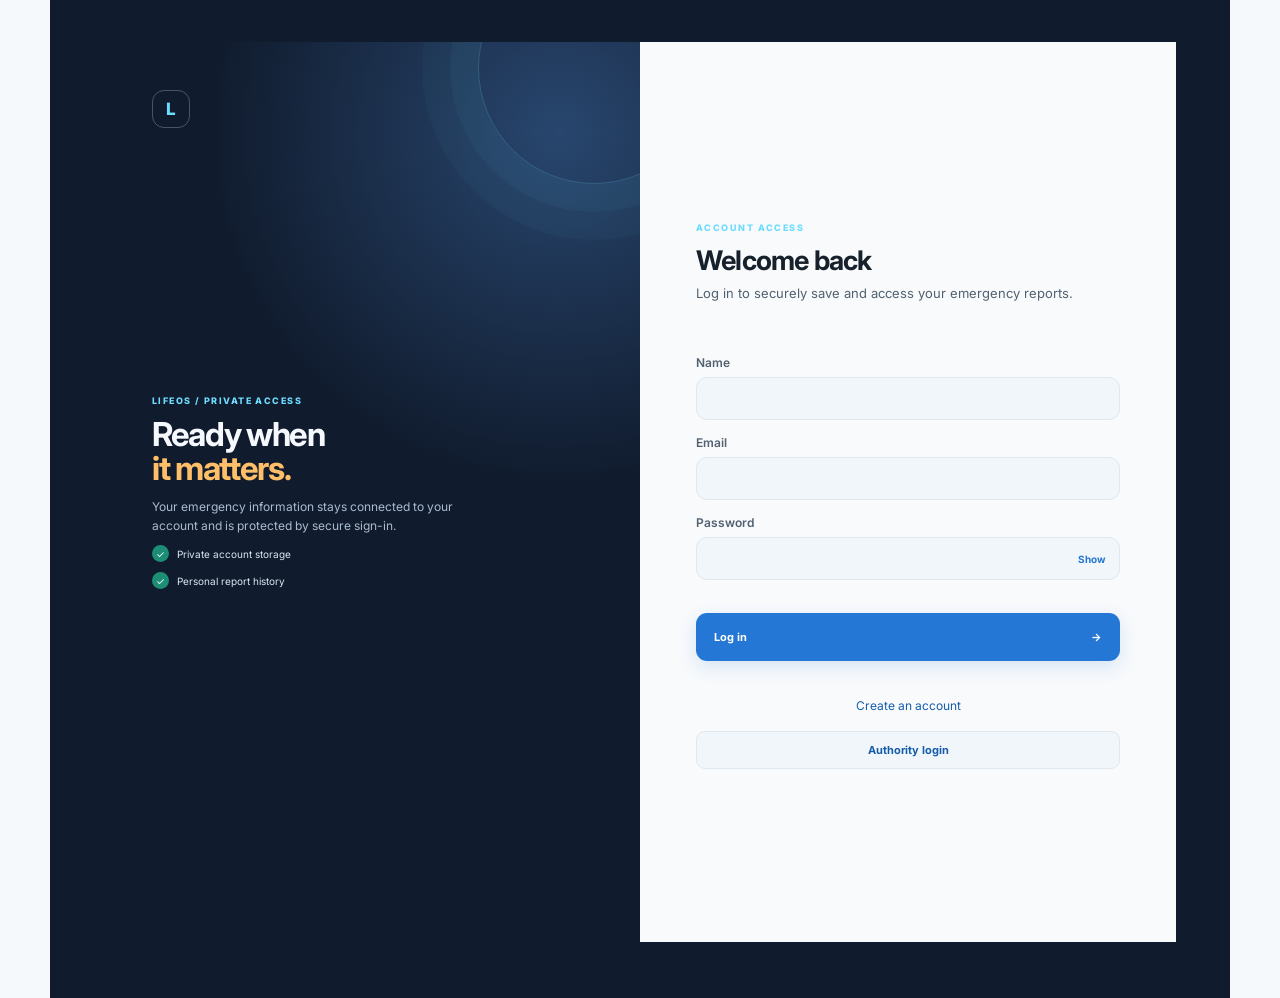
==== commit fa33b493: "Update index.html" ====
--- a/index.html
+++ b/index.html
@@ -1,556 +1,64 @@
-
 <!DOCTYPE html>
 <html lang="en">
 <head>
     <meta charset="UTF-8">
     <meta name="viewport" content="width=device-width, initial-scale=1.0">
-
-    <title>LifeOS — Emergency Co-Pilot</title>
-
-    <!-- Google Font -->
+    <title>Log in | LifeOS</title>
     <link rel="preconnect" href="https://fonts.googleapis.com">
     <link rel="preconnect" href="https://fonts.gstatic.com" crossorigin>
-    <link
-        href="https://fonts.googleapis.com/css2?family=Inter:wght@400;500;600;700;800&display=swap"
-        rel="stylesheet"
-    >
-
+    <link href="https://fonts.googleapis.com/css2?family=Inter:wght@400;500;600;700;800&display=swap" rel="stylesheet">
     <link rel="stylesheet" href="style.css?v=responsive-20260915-v2">
 </head>
-
 <body>
-
     <main class="app">
-
-        <!-- =========================================
-             SCREEN 1 — HOME
-        ========================================== -->
-        <section id="homeScreen" class="screen active">
-
-            <header class="topbar">
-                <div class="brand" onclick="goHome()" style="cursor:pointer;" aria-label="Go to dashboard">
-                    <div class="brand-icon">L</div>
-
-                    <div>
-                        <h1>LifeOS</h1>
-                        <span>Emergency Co-Pilot</span>
-                    </div>
+        <section class="screen active auth-screen">
+            <div class="auth-shell">
+                <div class="auth-visual">
+                    <div class="auth-mark">L</div>
+                    <span class="auth-kicker">LIFEOS / PRIVATE ACCESS</span>
+                    <h1>Ready when<br><em>it matters.</em></h1>
+                    <p>Your emergency information stays connected to your account and is protected by secure sign-in.</p>
+                    <div class="auth-trust"><span>✓</span> Private account storage</div>
+                    <div class="auth-trust"><span>✓</span> Personal report history</div>
                 </div>
 
-                <div class="topbar-actions">
-                    <div id="accountMenu" class="account-menu">
-                        <button
-                            id="accountMenuButton"
-                            class="icon-button"
-                            type="button"
-                            onclick="toggleAccountMenu(event)"
-                            aria-label="Open account menu"
-                            aria-expanded="false"
-                        >
-                            ☰
-                        </button>
-
-                        <div id="accountMenuPanel" class="account-menu__panel" hidden>
-                            <button id="logoutMenuButton" class="account-menu__item account-menu__item--danger" type="button" onclick="logout()">
-                                <span aria-hidden="true">⇥</span>
-                                Log out
-                            </button>
-                        </div>
-                    </div>
-                </div>
-            </header>
-
-
-            <div class="home-content">
-
-                <div class="hero">
-                    <div class="status-pill" id="systemStatusPill">
-                        <span class="status-dot"></span>
-                        System Ready
+                <div class="auth-card">
+                    <div class="auth-form-heading">
+                        <span class="auth-form-label">ACCOUNT ACCESS</span>
+                        <h2 id="authTitle">Welcome back</h2>
+                        <p id="authSubtitle">Log in to securely save and access your emergency reports.</p>
                     </div>
 
-                    <div id="offlineStatus" class="status-pill" style="display:none; margin-top:10px; background:rgba(248,86,86,0.08); color:#fca5a5; border:1px solid rgba(248,86,86,0.25);">
-                        <span class="status-dot" style="background:#f87171;"></span>
-                        Offline mode
-                    </div>
+                    <form id="authForm" onsubmit="submitAuth(event)">
+                        <label id="nameField" hidden>
+                            Name
+                            <input id="authName" type="text" autocomplete="name" maxlength="100">
+                        </label>
+                        <label>
+                            Email
+                            <input id="authEmail" type="email" autocomplete="email" required>
+                        </label>
+                        <label>
+                            Password
+                            <span class="password-field">
+                                <input id="authPassword" type="password" autocomplete="current-password" minlength="8" required>
+                                <button id="passwordToggle" class="password-toggle" type="button" onclick="togglePasswordVisibility()" aria-label="Show password" aria-pressed="false">Show</button>
+                            </span>
+                        </label>
+                        <button class="primary-button auth-submit" type="submit">
+                            <span id="authSubmitText">Log in</span><span>→</span>
+                        </button>
+                    </form>
 
-                    <h2>
-                        Your emergency<br>
-                        <span>co-pilot.</span>
-                    </h2>
-
-                    <p>
-                        When every second matters,
-                        LifeOS helps you know what to do first.
-                    </p>
+                    <p id="authError" class="auth-error" role="alert"></p>
+                    <button id="authToggle" class="auth-toggle" type="button" onclick="toggleAuthMode()">
+                        Create an account
+                    </button>
+                    <a class="authority-user-link" href="/authority/login">Authority login</a>
                 </div>
-
-
-                <div class="section-heading">
-                    <h3>What is happening?</h3>
-                    <span>Select one</span>
-                </div>
-
-
-                <div class="emergency-grid">
-
-                    <button
-                        class="emergency-card accident"
-                        onclick="selectEmergency('Accident')"
-                    >
-                        <div class="card-icon">🚗</div>
-                        <div>
-                            <strong>Accident</strong>
-                            <small>Road accident</small>
-                        </div>
-                    </button>
-
-
-                    <button
-                        class="emergency-card medical"
-                        onclick="selectEmergency('Medical Emergency')"
-                    >
-                        <div class="card-icon">🏥</div>
-                        <div>
-                            <strong>Medical</strong>
-                            <small>Medical emergency</small>
-                        </div>
-                    </button>
-
-
-                    <button
-                        class="emergency-card fire"
-                        onclick="selectEmergency('Fire')"
-                    >
-                        <div class="card-icon">🔥</div>
-                        <div>
-                            <strong>Fire</strong>
-                            <small>Fire or smoke</small>
-                        </div>
-                    </button>
-
-
-                    <button
-                        class="emergency-card injury"
-                        onclick="selectEmergency('Injury')"
-                    >
-                        <div class="card-icon">🩹</div>
-                        <div>
-                            <strong>Injury</strong>
-                            <small>Physical injury</small>
-                        </div>
-                    </button>
-
-                </div>
-
-
-                <button
-                    class="other-emergency"
-                    onclick="selectEmergency('Other Emergency')"
-                >
-                    <span>⚠</span>
-                    Other Emergency
-                    <span class="arrow">→</span>
-                </button>
-
-
-                <div class="location-status">
-                    <div class="location-icon">⌖</div>
-
-                    <div>
-                        <strong>Location available</strong>
-                        <span>Ready to share when needed</span>
-                    </div>
-
-                    <div class="location-check">✓</div>
-                </div>
-
-            </div>
-
-        </section>
-
-        <section id="profileScreen" class="screen">
-            <header class="page-header">
-                <button class="back-button" onclick="goHome()">←</button>
-                <div>
-                    <span class="eyebrow">YOUR SAFETY FILE</span>
-                    <h2>Medical profile</h2>
-                </div>
-            </header>
-            <div class="profile-content">
-                <p class="profile-note">This information helps responders understand your needs. Keep it current and do not enter anything you do not want stored.</p>
-                <form id="profileForm" onsubmit="saveProfile(event)">
-                    <label>Blood type<input name="blood_group" maxlength="20" placeholder="e.g. O+" /></label>
-                    <label>Allergies<textarea name="allergies" maxlength="500" placeholder="List allergies or write None"></textarea></label>
-                    <label>Medical conditions<textarea name="medical_conditions" maxlength="500" placeholder="Relevant conditions"></textarea></label>
-                    <label>Current medications<textarea name="medications" maxlength="500" placeholder="Medication names only"></textarea></label>
-                    <label>Emergency contact name<input name="emergency_contact" maxlength="100" /></label>
-                    <label>Emergency contact phone<input name="emergency_phone" maxlength="30" inputmode="tel" /></label>
-                    <button class="primary-button" type="submit"><span>Save medical profile</span><span>→</span></button>
-                </form>
-                <p id="profileStatus" class="profile-status" role="status"></p>
             </div>
         </section>
-
-
-
-        <!-- =========================================
-             SCREEN 2 — EMERGENCY REPORT
-        ========================================== -->
-        <section id="reportScreen" class="screen">
-
-            <header class="page-header">
-
-                <button class="back-button" onclick="goHome()">
-                    ←
-                </button>
-
-                <div>
-                    <span class="eyebrow">EMERGENCY REPORT</span>
-                    <h2 id="reportTitle">Accident</h2>
-                </div>
-
-            </header>
-
-
-            <div class="report-content">
-
-                <div class="question-block">
-
-                    <span class="step-label">
-                        STEP 01
-                    </span>
-
-                    <h2>
-                        Tell us what<br>
-                        <span>happened.</span>
-                    </h2>
-
-                    <p>
-                        Give LifeOS as much information as you can.
-                        Keep it simple.
-                    </p>
-
-                </div>
-
-
-                <div class="input-container">
-
-                    <textarea
-                        id="emergencyDescription"
-                        aria-label="Describe the emergency"
-                        placeholder="Example: There has been a bike accident. One person is injured..."
-                        maxlength="500"
-                    ></textarea>
-
-                    <div class="input-footer">
-                        <span id="characterCount">0 / 500</span>
-
-                        <button
-                            id="voiceButton"
-                            type="button"
-                            class="voice-button voice-button--record"
-                            onclick="voiceInput()"
-                        >
-                            Record voice
-                        </button>
-                    </div>
-
-                    <p id="voiceStatus" class="voice-status" role="status" aria-live="polite"></p>
-
-                </div>
-
-
-                <div class="or-divider">
-                    <span>OR</span>
-                </div>
-
-
-                <button
-                    type="button"
-                    class="photo-upload"
-                    onclick="document.getElementById('photoInput').click()"
-                    aria-label="Add a scene photo"
-                >
-                    <div class="upload-icon">＋</div>
-
-                    <div class="photo-upload__copy">
-                        <strong>Add scene photo</strong>
-                        <span>Optional — help AI understand the scene</span>
-                    </div>
-
-                    <span class="arrow">→</span>
-                </button>
-
-                <input
-                    type="file"
-                    id="photoInput"
-                    accept="image/*"
-                    hidden
-                    onchange="photoSelected()"
-                >
-
-                <img id="photoPreview" class="photo-preview" alt="Selected emergency scene preview" hidden>
-
-
-                <div class="location-card">
-
-                    <div class="location-big">⌖</div>
-
-                    <div>
-                        <span>YOUR LOCATION</span>
-                        <strong id="locationStatusText">Location unavailable</strong>
-                        <small id="locationCoordinates" style="display:block; margin-top:4px; opacity:0.8;">Tap to detect your current position</small>
-                    </div>
-
-                    <button type="button" class="location-use" onclick="getCurrentLocation(false)" aria-label="Use my current location">Use</button>
-
-                </div>
-
-                <div id="locationMapWrap" style="margin-top: 12px; display:none; border-radius:16px; overflow:hidden; border:1px solid rgba(255,255,255,0.12);">
-                    <iframe id="locationMapFrame" title="Current location map" width="100%" height="180" style="border:0; display:none;" loading="lazy" referrerpolicy="no-referrer-when-downgrade"></iframe>
-                </div>
-
-                <section class="instant-help" aria-labelledby="instantHelpTitle">
-                    <div class="instant-help__heading">
-                        <span class="instant-help__icon" aria-hidden="true">!</span>
-                        <div>
-                            <span class="eyebrow">IMMEDIATE SUPPORT</span>
-                            <h3 id="instantHelpTitle">Get help now</h3>
-                        </div>
-                    </div>
-                    <p id="instantHelpText">If anyone is in immediate danger, move to safety and call local emergency services.</p>
-                    <div class="instant-help__actions">
-                        <button class="instant-help__call" type="button" onclick="callEmergency()">
-                            <span aria-hidden="true">☎</span>
-                            Call emergency services
-                        </button>
-                        <button class="instant-help__secondary" type="button" onclick="getCurrentLocation(false)">
-                            Share location
-                        </button>
-                    </div>
-                    <p id="instantHelpStatus" class="instant-help__status" role="status" aria-live="polite"></p>
-                </section>
-
-                <button
-                    class="primary-button"
-                    onclick="analyzeEmergency()"
-                >
-                    <span>Analyze Emergency</span>
-                    <span>→</span>
-                </button>
-
-            </div>
-
-        </section>
-
-
-
-        <!-- =========================================
-             SCREEN 3 — AI ANALYSIS
-        ========================================== -->
-        <section id="analysisScreen" class="screen analysis-screen">
-
-            <button class="flow-back-button" type="button" onclick="cancelAnalysis()" aria-label="Back to emergency report">
-                &larr; Back to report
-            </button>
-
-            <div class="analysis-center">
-
-                <div class="ai-orb">
-
-                    <div class="orb-ring ring-one"></div>
-                    <div class="orb-ring ring-two"></div>
-
-                    <div class="orb-core">
-                        AI
-                    </div>
-
-                </div>
-
-
-                <span class="eyebrow">
-                    LIFEOS AI
-                </span>
-
-                <h2>
-                    Understanding<br>
-                    the situation.
-                </h2>
-
-                <p>
-                    LifeOS is assessing the emergency
-                    and preparing your next steps.
-                </p>
-
-
-                <div class="analysis-steps">
-
-                    <div class="analysis-step" id="analysisStep1">
-                        <span class="step-status">○</span>
-                        <span>Understanding situation</span>
-                    </div>
-
-                    <div class="analysis-step" id="analysisStep2">
-                        <span class="step-status">○</span>
-                        <span>Assessing severity</span>
-                    </div>
-
-                    <div class="analysis-step" id="analysisStep3">
-                        <span class="step-status">○</span>
-                        <span>Identifying immediate risks</span>
-                    </div>
-
-                    <div class="analysis-step" id="analysisStep4">
-                        <span class="step-status">○</span>
-                        <span>Preparing action plan</span>
-                    </div>
-
-                </div>
-
-
-                <div class="analyzing-text">
-                    <span class="loading-dot"></span>
-                    ANALYZING...
-                </div>
-
-            </div>
-
-        </section>
-
-
-
-        <!-- =========================================
-             SCREEN 4 — PRIORITY RESULT
-        ========================================== -->
-        <section id="priorityScreen" class="screen priority-screen">
-
-            <header class="priority-header">
-
-                <button class="flow-back-button" type="button" onclick="goHome()">
-                    &larr; Back to home
-                </button>
-
-                <div class="emergency-indicator">
-                    <span class="pulse-dot"></span>
-                    ACTIVE EMERGENCY
-                </div>
-
-                <div class="priority-menu">•••</div>
-
-            </header>
-
-
-            <div class="priority-content">
-
-                <div class="priority-badge">
-                    🚨 HIGH PRIORITY
-                </div>
-
-
-                <span class="priority-type" id="priorityType">
-                    ROAD ACCIDENT
-                </span>
-
-
-                <div class="priority-heading">
-
-                    <span>DO THIS</span>
-
-                    <h1>
-                        FIRST.
-                    </h1>
-
-                </div>
-
-
-                <div class="main-action-card">
-
-                    <div class="action-number">
-                        01
-                    </div>
-
-                    <div class="action-content">
-
-                        <span class="action-label">
-                            IMMEDIATE ACTION
-                        </span>
-
-                        <h2 id="mainAction">
-                            Call emergency services
-                        </h2>
-
-                        <p id="actionDescription">
-                            Get professional emergency assistance
-                            as quickly as possible.
-                        </p>
-
-                    </div>
-
-                </div>
-
-
-                <button
-                    class="call-button"
-                    onclick="callEmergency()"
-                >
-                    <span class="call-icon">☎</span>
-
-                    <span>
-                        <small>EMERGENCY SERVICES</small>
-                        CALL NOW
-                    </span>
-
-                    <span>→</span>
-                </button>
-
-
-                <div class="next-action">
-
-                    <div class="next-number">
-                        02
-                    </div>
-
-                    <div>
-                        <span>NEXT ACTION</span>
-
-                        <strong id="nextAction">
-                            Check whether the person is breathing.
-                        </strong>
-                    </div>
-
-                    <span class="next-arrow">→</span>
-
-                </div>
-
-
-                <div class="priority-footer">
-
-                    <div>
-                        <span class="footer-dot blue"></span>
-                        Location detected
-                    </div>
-
-                    <div>
-                        <span class="footer-dot green"></span>
-                        Life saved report sent
-                    </div>
-
-                </div>
-
-                <div class="saved-confirmation" role="status" aria-live="polite">
-                    <strong>Life saved report sent</strong>
-                    <span>Authority confirmation: awaiting status update.</span>
-                </div>
-
-            </div>
-
-        </section>
-
     </main>
-
-
-    <script src="app.js"></script>
-
+    <script src="auth.js"></script>
 </body>
 </html>
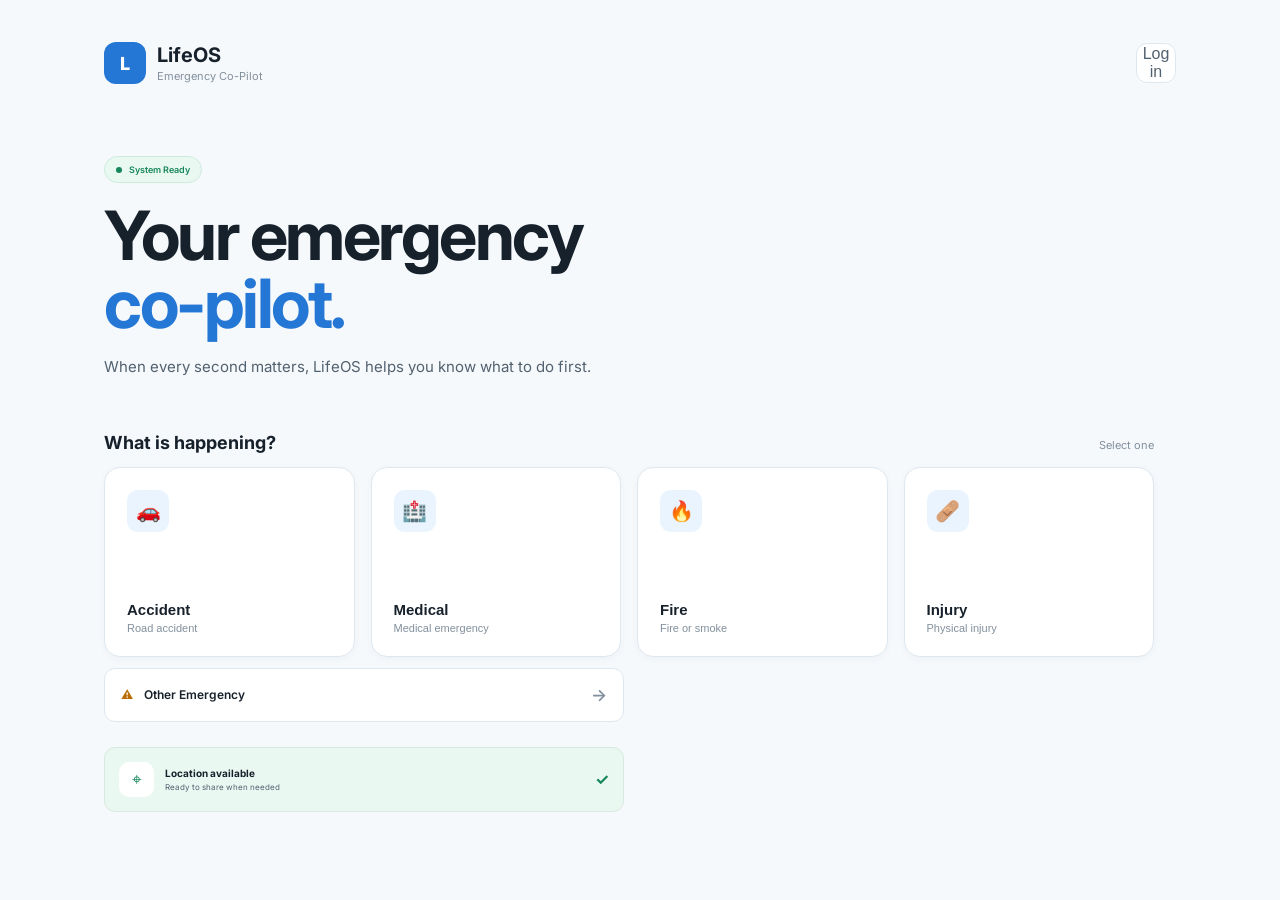
==== commit 0f10cb86: "Update index.html" ====
--- a/index.html
+++ b/index.html
@@ -1,64 +1,556 @@
+
 <!DOCTYPE html>
 <html lang="en">
 <head>
     <meta charset="UTF-8">
     <meta name="viewport" content="width=device-width, initial-scale=1.0">
-    <title>Log in | LifeOS</title>
+
+    <title>LifeOS — Emergency Co-Pilot</title>
+
+    <!-- Google Font -->
     <link rel="preconnect" href="https://fonts.googleapis.com">
     <link rel="preconnect" href="https://fonts.gstatic.com" crossorigin>
-    <link href="https://fonts.googleapis.com/css2?family=Inter:wght@400;500;600;700;800&display=swap" rel="stylesheet">
+    <link
+        href="https://fonts.googleapis.com/css2?family=Inter:wght@400;500;600;700;800&display=swap"
+        rel="stylesheet"
+    >
+
     <link rel="stylesheet" href="style.css?v=responsive-20260915-v2">
 </head>
+
 <body>
+
     <main class="app">
-        <section class="screen active auth-screen">
-            <div class="auth-shell">
-                <div class="auth-visual">
-                    <div class="auth-mark">L</div>
-                    <span class="auth-kicker">LIFEOS / PRIVATE ACCESS</span>
-                    <h1>Ready when<br><em>it matters.</em></h1>
-                    <p>Your emergency information stays connected to your account and is protected by secure sign-in.</p>
-                    <div class="auth-trust"><span>✓</span> Private account storage</div>
-                    <div class="auth-trust"><span>✓</span> Personal report history</div>
-                </div>
-
-                <div class="auth-card">
-                    <div class="auth-form-heading">
-                        <span class="auth-form-label">ACCOUNT ACCESS</span>
-                        <h2 id="authTitle">Welcome back</h2>
-                        <p id="authSubtitle">Log in to securely save and access your emergency reports.</p>
-                    </div>
-
-                    <form id="authForm" onsubmit="submitAuth(event)">
-                        <label id="nameField" hidden>
-                            Name
-                            <input id="authName" type="text" autocomplete="name" maxlength="100">
-                        </label>
-                        <label>
-                            Email
-                            <input id="authEmail" type="email" autocomplete="email" required>
-                        </label>
-                        <label>
-                            Password
-                            <span class="password-field">
-                                <input id="authPassword" type="password" autocomplete="current-password" minlength="8" required>
-                                <button id="passwordToggle" class="password-toggle" type="button" onclick="togglePasswordVisibility()" aria-label="Show password" aria-pressed="false">Show</button>
-                            </span>
-                        </label>
-                        <button class="primary-button auth-submit" type="submit">
-                            <span id="authSubmitText">Log in</span><span>→</span>
+
+        <!-- =========================================
+             SCREEN 1 — HOME
+        ========================================== -->
+        <section id="homeScreen" class="screen active">
+
+            <header class="topbar">
+                <div class="brand" onclick="goHome()" style="cursor:pointer;" aria-label="Go to dashboard">
+                    <div class="brand-icon">L</div>
+
+                    <div>
+                        <h1>LifeOS</h1>
+                        <span>Emergency Co-Pilot</span>
+                    </div>
+                </div>
+
+                <div class="topbar-actions">
+                    <div id="accountMenu" class="account-menu">
+                        <button
+                            id="accountMenuButton"
+                            class="icon-button"
+                            type="button"
+                            onclick="toggleAccountMenu(event)"
+                            aria-label="Open account menu"
+                            aria-expanded="false"
+                        >
+                            ☰
                         </button>
-                    </form>
-
-                    <p id="authError" class="auth-error" role="alert"></p>
-                    <button id="authToggle" class="auth-toggle" type="button" onclick="toggleAuthMode()">
-                        Create an account
+
+                        <div id="accountMenuPanel" class="account-menu__panel" hidden>
+                            <button id="logoutMenuButton" class="account-menu__item account-menu__item--danger" type="button" onclick="logout()">
+                                <span aria-hidden="true">⇥</span>
+                                Log out
+                            </button>
+                        </div>
+                    </div>
+                </div>
+            </header>
+
+
+            <div class="home-content">
+
+                <div class="hero">
+                    <div class="status-pill" id="systemStatusPill">
+                        <span class="status-dot"></span>
+                        System Ready
+                    </div>
+
+                    <div id="offlineStatus" class="status-pill" style="display:none; margin-top:10px; background:rgba(248,86,86,0.08); color:#fca5a5; border:1px solid rgba(248,86,86,0.25);">
+                        <span class="status-dot" style="background:#f87171;"></span>
+                        Offline mode
+                    </div>
+
+                    <h2>
+                        Your emergency<br>
+                        <span>co-pilot.</span>
+                    </h2>
+
+                    <p>
+                        When every second matters,
+                        LifeOS helps you know what to do first.
+                    </p>
+                </div>
+
+
+                <div class="section-heading">
+                    <h3>What is happening?</h3>
+                    <span>Select one</span>
+                </div>
+
+
+                <div class="emergency-grid">
+
+                    <button
+                        class="emergency-card accident"
+                        onclick="selectEmergency('Accident')"
+                    >
+                        <div class="card-icon">🚗</div>
+                        <div>
+                            <strong>Accident</strong>
+                            <small>Road accident</small>
+                        </div>
                     </button>
-                    <a class="authority-user-link" href="/authority/login">Authority login</a>
-                </div>
+
+
+                    <button
+                        class="emergency-card medical"
+                        onclick="selectEmergency('Medical Emergency')"
+                    >
+                        <div class="card-icon">🏥</div>
+                        <div>
+                            <strong>Medical</strong>
+                            <small>Medical emergency</small>
+                        </div>
+                    </button>
+
+
+                    <button
+                        class="emergency-card fire"
+                        onclick="selectEmergency('Fire')"
+                    >
+                        <div class="card-icon">🔥</div>
+                        <div>
+                            <strong>Fire</strong>
+                            <small>Fire or smoke</small>
+                        </div>
+                    </button>
+
+
+                    <button
+                        class="emergency-card injury"
+                        onclick="selectEmergency('Injury')"
+                    >
+                        <div class="card-icon">🩹</div>
+                        <div>
+                            <strong>Injury</strong>
+                            <small>Physical injury</small>
+                        </div>
+                    </button>
+
+                </div>
+
+
+                <button
+                    class="other-emergency"
+                    onclick="selectEmergency('Other Emergency')"
+                >
+                    <span>⚠</span>
+                    Other Emergency
+                    <span class="arrow">→</span>
+                </button>
+
+
+                <div class="location-status">
+                    <div class="location-icon">⌖</div>
+
+                    <div>
+                        <strong>Location available</strong>
+                        <span>Ready to share when needed</span>
+                    </div>
+
+                    <div class="location-check">✓</div>
+                </div>
+
+            </div>
+
+        </section>
+
+        <section id="profileScreen" class="screen">
+            <header class="page-header">
+                <button class="back-button" onclick="goHome()">←</button>
+                <div>
+                    <span class="eyebrow">YOUR SAFETY FILE</span>
+                    <h2>Medical profile</h2>
+                </div>
+            </header>
+            <div class="profile-content">
+                <p class="profile-note">This information helps responders understand your needs. Keep it current and do not enter anything you do not want stored.</p>
+                <form id="profileForm" onsubmit="saveProfile(event)">
+                    <label>Blood type<input name="blood_group" maxlength="20" placeholder="e.g. O+" /></label>
+                    <label>Allergies<textarea name="allergies" maxlength="500" placeholder="List allergies or write None"></textarea></label>
+                    <label>Medical conditions<textarea name="medical_conditions" maxlength="500" placeholder="Relevant conditions"></textarea></label>
+                    <label>Current medications<textarea name="medications" maxlength="500" placeholder="Medication names only"></textarea></label>
+                    <label>Emergency contact name<input name="emergency_contact" maxlength="100" /></label>
+                    <label>Emergency contact phone<input name="emergency_phone" maxlength="30" inputmode="tel" /></label>
+                    <button class="primary-button" type="submit"><span>Save medical profile</span><span>→</span></button>
+                </form>
+                <p id="profileStatus" class="profile-status" role="status"></p>
             </div>
         </section>
+
+
+
+        <!-- =========================================
+             SCREEN 2 — EMERGENCY REPORT
+        ========================================== -->
+        <section id="reportScreen" class="screen">
+
+            <header class="page-header">
+
+                <button class="back-button" onclick="goHome()">
+                    ←
+                </button>
+
+                <div>
+                    <span class="eyebrow">EMERGENCY REPORT</span>
+                    <h2 id="reportTitle">Accident</h2>
+                </div>
+
+            </header>
+
+
+            <div class="report-content">
+
+                <div class="question-block">
+
+                    <span class="step-label">
+                        STEP 01
+                    </span>
+
+                    <h2>
+                        Tell us what<br>
+                        <span>happened.</span>
+                    </h2>
+
+                    <p>
+                        Give LifeOS as much information as you can.
+                        Keep it simple.
+                    </p>
+
+                </div>
+
+
+                <div class="input-container">
+
+                    <textarea
+                        id="emergencyDescription"
+                        aria-label="Describe the emergency"
+                        placeholder="Example: There has been a bike accident. One person is injured..."
+                        maxlength="500"
+                    ></textarea>
+
+                    <div class="input-footer">
+                        <span id="characterCount">0 / 500</span>
+
+                        <button
+                            id="voiceButton"
+                            type="button"
+                            class="voice-button voice-button--record"
+                            onclick="voiceInput()"
+                        >
+                            Record voice
+                        </button>
+                    </div>
+
+                    <p id="voiceStatus" class="voice-status" role="status" aria-live="polite"></p>
+
+                </div>
+
+
+                <div class="or-divider">
+                    <span>OR</span>
+                </div>
+
+
+                <button
+                    type="button"
+                    class="photo-upload"
+                    onclick="document.getElementById('photoInput').click()"
+                    aria-label="Add a scene photo"
+                >
+                    <div class="upload-icon">＋</div>
+
+                    <div class="photo-upload__copy">
+                        <strong>Add scene photo</strong>
+                        <span>Optional — help AI understand the scene</span>
+                    </div>
+
+                    <span class="arrow">→</span>
+                </button>
+
+                <input
+                    type="file"
+                    id="photoInput"
+                    accept="image/*"
+                    hidden
+                    onchange="photoSelected()"
+                >
+
+                <img id="photoPreview" class="photo-preview" alt="Selected emergency scene preview" hidden>
+
+
+                <div class="location-card">
+
+                    <div class="location-big">⌖</div>
+
+                    <div>
+                        <span>YOUR LOCATION</span>
+                        <strong id="locationStatusText">Location unavailable</strong>
+                        <small id="locationCoordinates" style="display:block; margin-top:4px; opacity:0.8;">Tap to detect your current position</small>
+                    </div>
+
+                    <button type="button" class="location-use" onclick="getCurrentLocation(false)" aria-label="Use my current location">Use</button>
+
+                </div>
+
+                <div id="locationMapWrap" style="margin-top: 12px; display:none; border-radius:16px; overflow:hidden; border:1px solid rgba(255,255,255,0.12);">
+                    <iframe id="locationMapFrame" title="Current location map" width="100%" height="180" style="border:0; display:none;" loading="lazy" referrerpolicy="no-referrer-when-downgrade"></iframe>
+                </div>
+
+                <section class="instant-help" aria-labelledby="instantHelpTitle">
+                    <div class="instant-help__heading">
+                        <span class="instant-help__icon" aria-hidden="true">!</span>
+                        <div>
+                            <span class="eyebrow">IMMEDIATE SUPPORT</span>
+                            <h3 id="instantHelpTitle">Get help now</h3>
+                        </div>
+                    </div>
+                    <p id="instantHelpText">If anyone is in immediate danger, move to safety and call local emergency services.</p>
+                    <div class="instant-help__actions">
+                        <button class="instant-help__call" type="button" onclick="callEmergency()">
+                            <span aria-hidden="true">☎</span>
+                            Call emergency services
+                        </button>
+                        <button class="instant-help__secondary" type="button" onclick="getCurrentLocation(false)">
+                            Share location
+                        </button>
+                    </div>
+                    <p id="instantHelpStatus" class="instant-help__status" role="status" aria-live="polite"></p>
+                </section>
+
+                <button
+                    class="primary-button"
+                    onclick="analyzeEmergency()"
+                >
+                    <span>Analyze Emergency</span>
+                    <span>→</span>
+                </button>
+
+            </div>
+
+        </section>
+
+
+
+        <!-- =========================================
+             SCREEN 3 — AI ANALYSIS
+        ========================================== -->
+        <section id="analysisScreen" class="screen analysis-screen">
+
+            <button class="flow-back-button" type="button" onclick="cancelAnalysis()" aria-label="Back to emergency report">
+                &larr; Back to report
+            </button>
+
+            <div class="analysis-center">
+
+                <div class="ai-orb">
+
+                    <div class="orb-ring ring-one"></div>
+                    <div class="orb-ring ring-two"></div>
+
+                    <div class="orb-core">
+                        AI
+                    </div>
+
+                </div>
+
+
+                <span class="eyebrow">
+                    LIFEOS AI
+                </span>
+
+                <h2>
+                    Understanding<br>
+                    the situation.
+                </h2>
+
+                <p>
+                    LifeOS is assessing the emergency
+                    and preparing your next steps.
+                </p>
+
+
+                <div class="analysis-steps">
+
+                    <div class="analysis-step" id="analysisStep1">
+                        <span class="step-status">○</span>
+                        <span>Understanding situation</span>
+                    </div>
+
+                    <div class="analysis-step" id="analysisStep2">
+                        <span class="step-status">○</span>
+                        <span>Assessing severity</span>
+                    </div>
+
+                    <div class="analysis-step" id="analysisStep3">
+                        <span class="step-status">○</span>
+                        <span>Identifying immediate risks</span>
+                    </div>
+
+                    <div class="analysis-step" id="analysisStep4">
+                        <span class="step-status">○</span>
+                        <span>Preparing action plan</span>
+                    </div>
+
+                </div>
+
+
+                <div class="analyzing-text">
+                    <span class="loading-dot"></span>
+                    ANALYZING...
+                </div>
+
+            </div>
+
+        </section>
+
+
+
+        <!-- =========================================
+             SCREEN 4 — PRIORITY RESULT
+        ========================================== -->
+        <section id="priorityScreen" class="screen priority-screen">
+
+            <header class="priority-header">
+
+                <button class="flow-back-button" type="button" onclick="goHome()">
+                    &larr; Back to home
+                </button>
+
+                <div class="emergency-indicator">
+                    <span class="pulse-dot"></span>
+                    ACTIVE EMERGENCY
+                </div>
+
+                <div class="priority-menu">•••</div>
+
+            </header>
+
+
+            <div class="priority-content">
+
+                <div class="priority-badge">
+                    🚨 HIGH PRIORITY
+                </div>
+
+
+                <span class="priority-type" id="priorityType">
+                    ROAD ACCIDENT
+                </span>
+
+
+                <div class="priority-heading">
+
+                    <span>DO THIS</span>
+
+                    <h1>
+                        FIRST.
+                    </h1>
+
+                </div>
+
+
+                <div class="main-action-card">
+
+                    <div class="action-number">
+                        01
+                    </div>
+
+                    <div class="action-content">
+
+                        <span class="action-label">
+                            IMMEDIATE ACTION
+                        </span>
+
+                        <h2 id="mainAction">
+                            Call emergency services
+                        </h2>
+
+                        <p id="actionDescription">
+                            Get professional emergency assistance
+                            as quickly as possible.
+                        </p>
+
+                    </div>
+
+                </div>
+
+
+                <button
+                    class="call-button"
+                    onclick="callEmergency()"
+                >
+                    <span class="call-icon">☎</span>
+
+                    <span>
+                        <small>EMERGENCY SERVICES</small>
+                        CALL NOW
+                    </span>
+
+                    <span>→</span>
+                </button>
+
+
+                <div class="next-action">
+
+                    <div class="next-number">
+                        02
+                    </div>
+
+                    <div>
+                        <span>NEXT ACTION</span>
+
+                        <strong id="nextAction">
+                            Check whether the person is breathing.
+                        </strong>
+                    </div>
+
+                    <span class="next-arrow">→</span>
+
+                </div>
+
+
+                <div class="priority-footer">
+
+                    <div>
+                        <span class="footer-dot blue"></span>
+                        Location detected
+                    </div>
+
+                    <div>
+                        <span class="footer-dot green"></span>
+                        Life saved report sent
+                    </div>
+
+                </div>
+
+                <div class="saved-confirmation" role="status" aria-live="polite">
+                    <strong>Life saved report sent</strong>
+                    <span>Authority confirmation: awaiting status update.</span>
+                </div>
+
+            </div>
+
+        </section>
+
     </main>
-    <script src="auth.js"></script>
+
+
+    <script src="app.js"></script>
+
 </body>
 </html>
